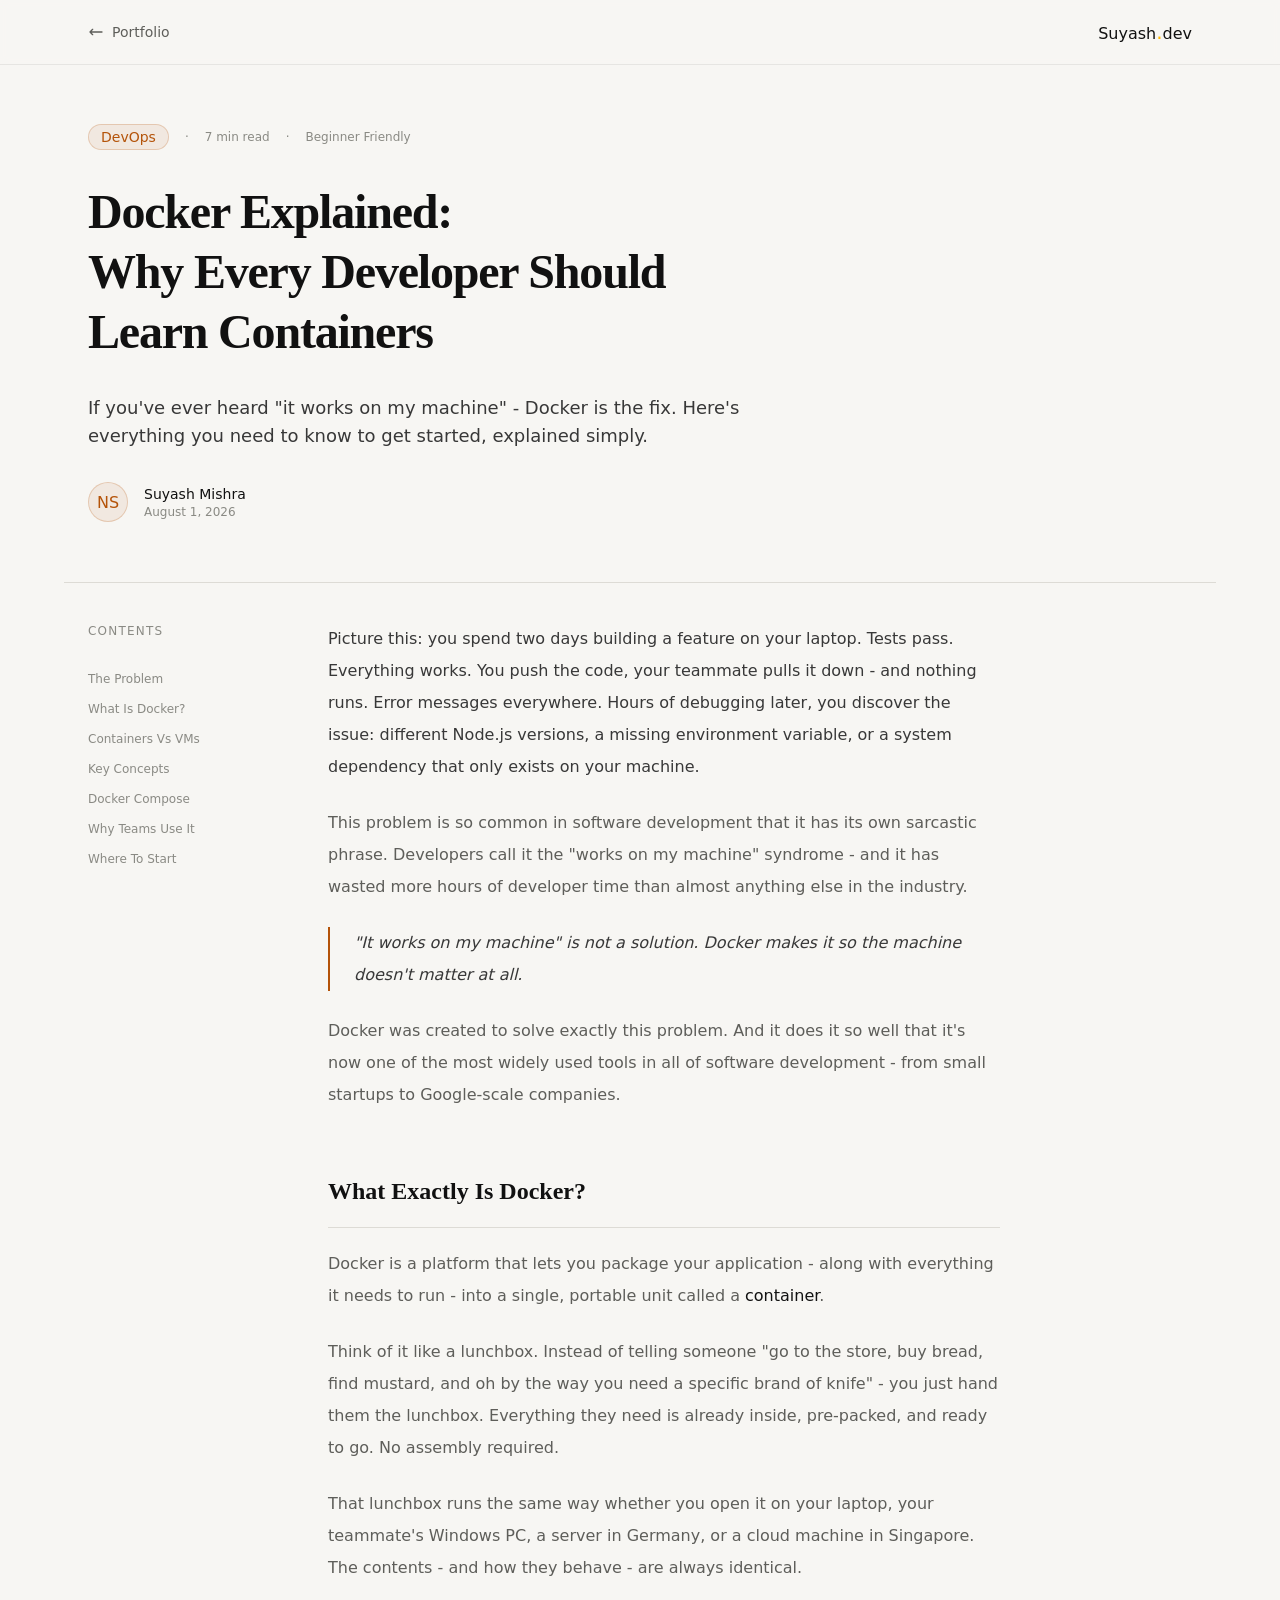
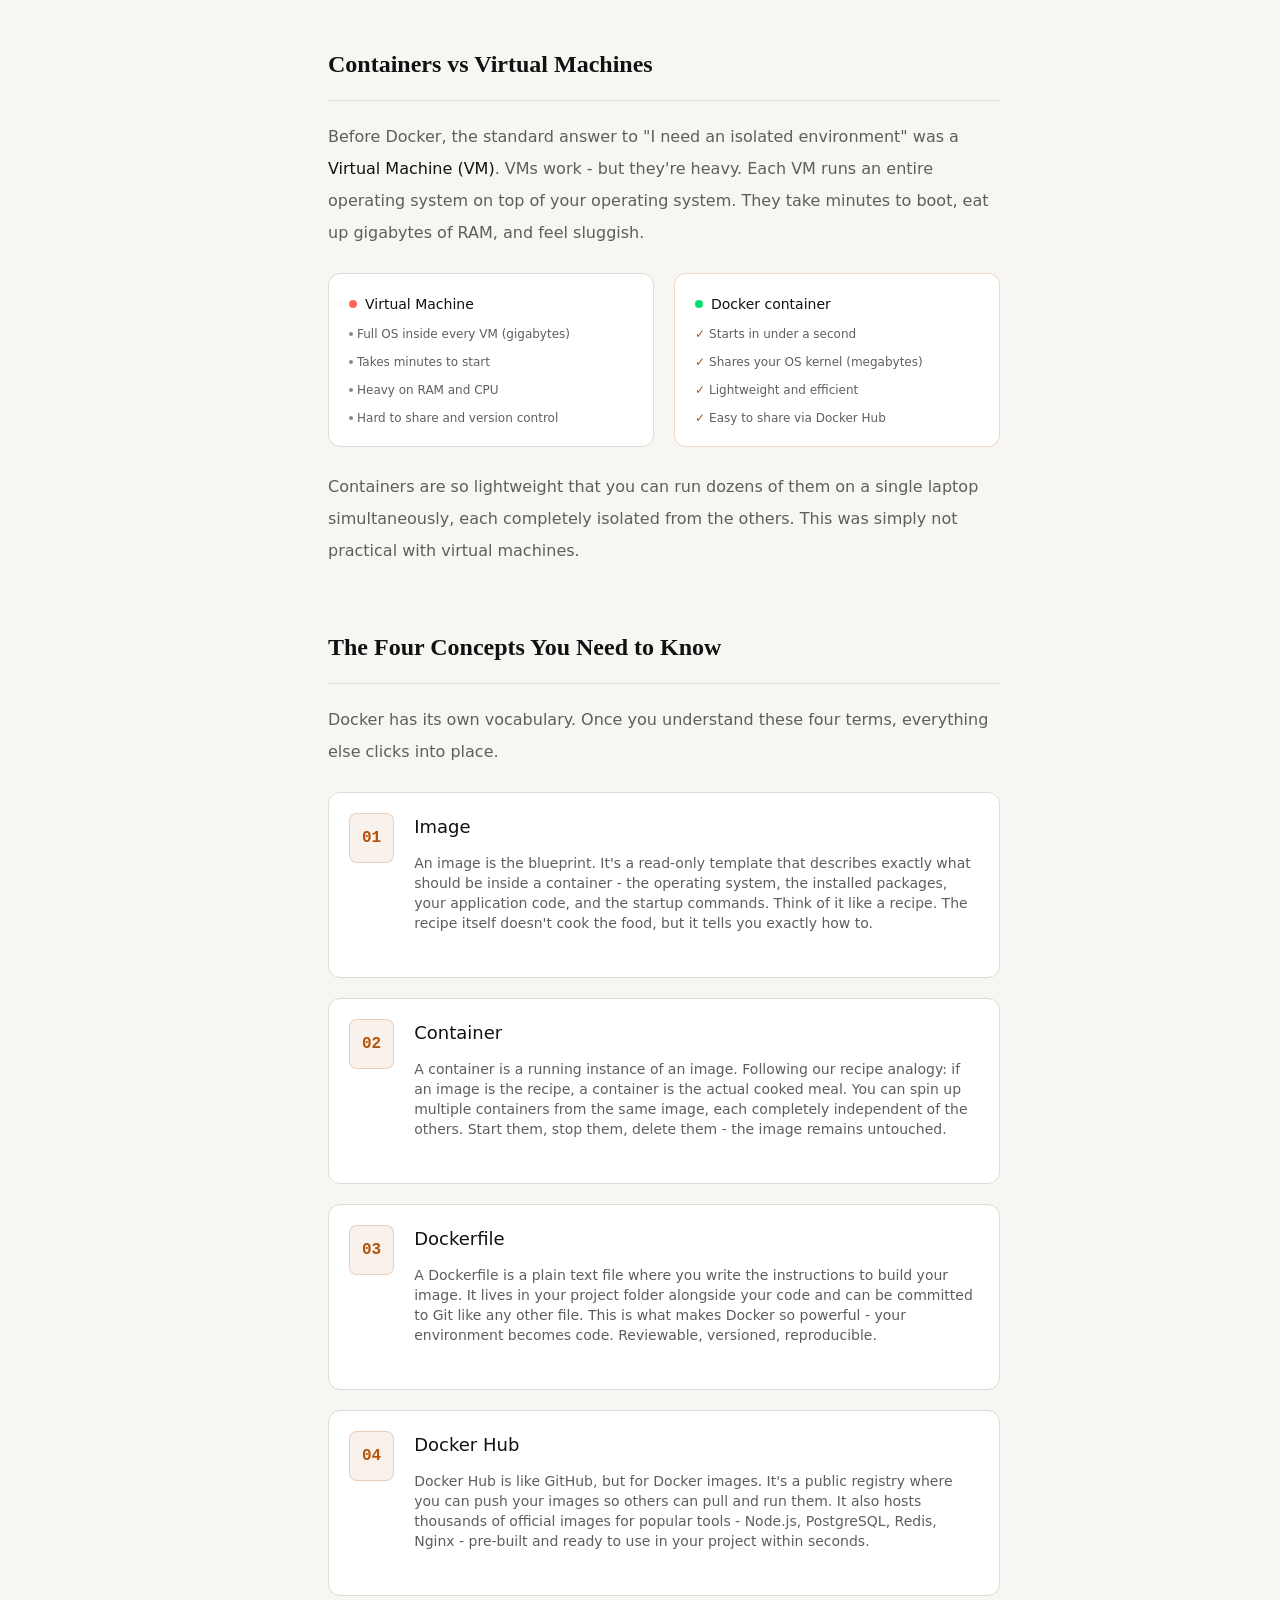
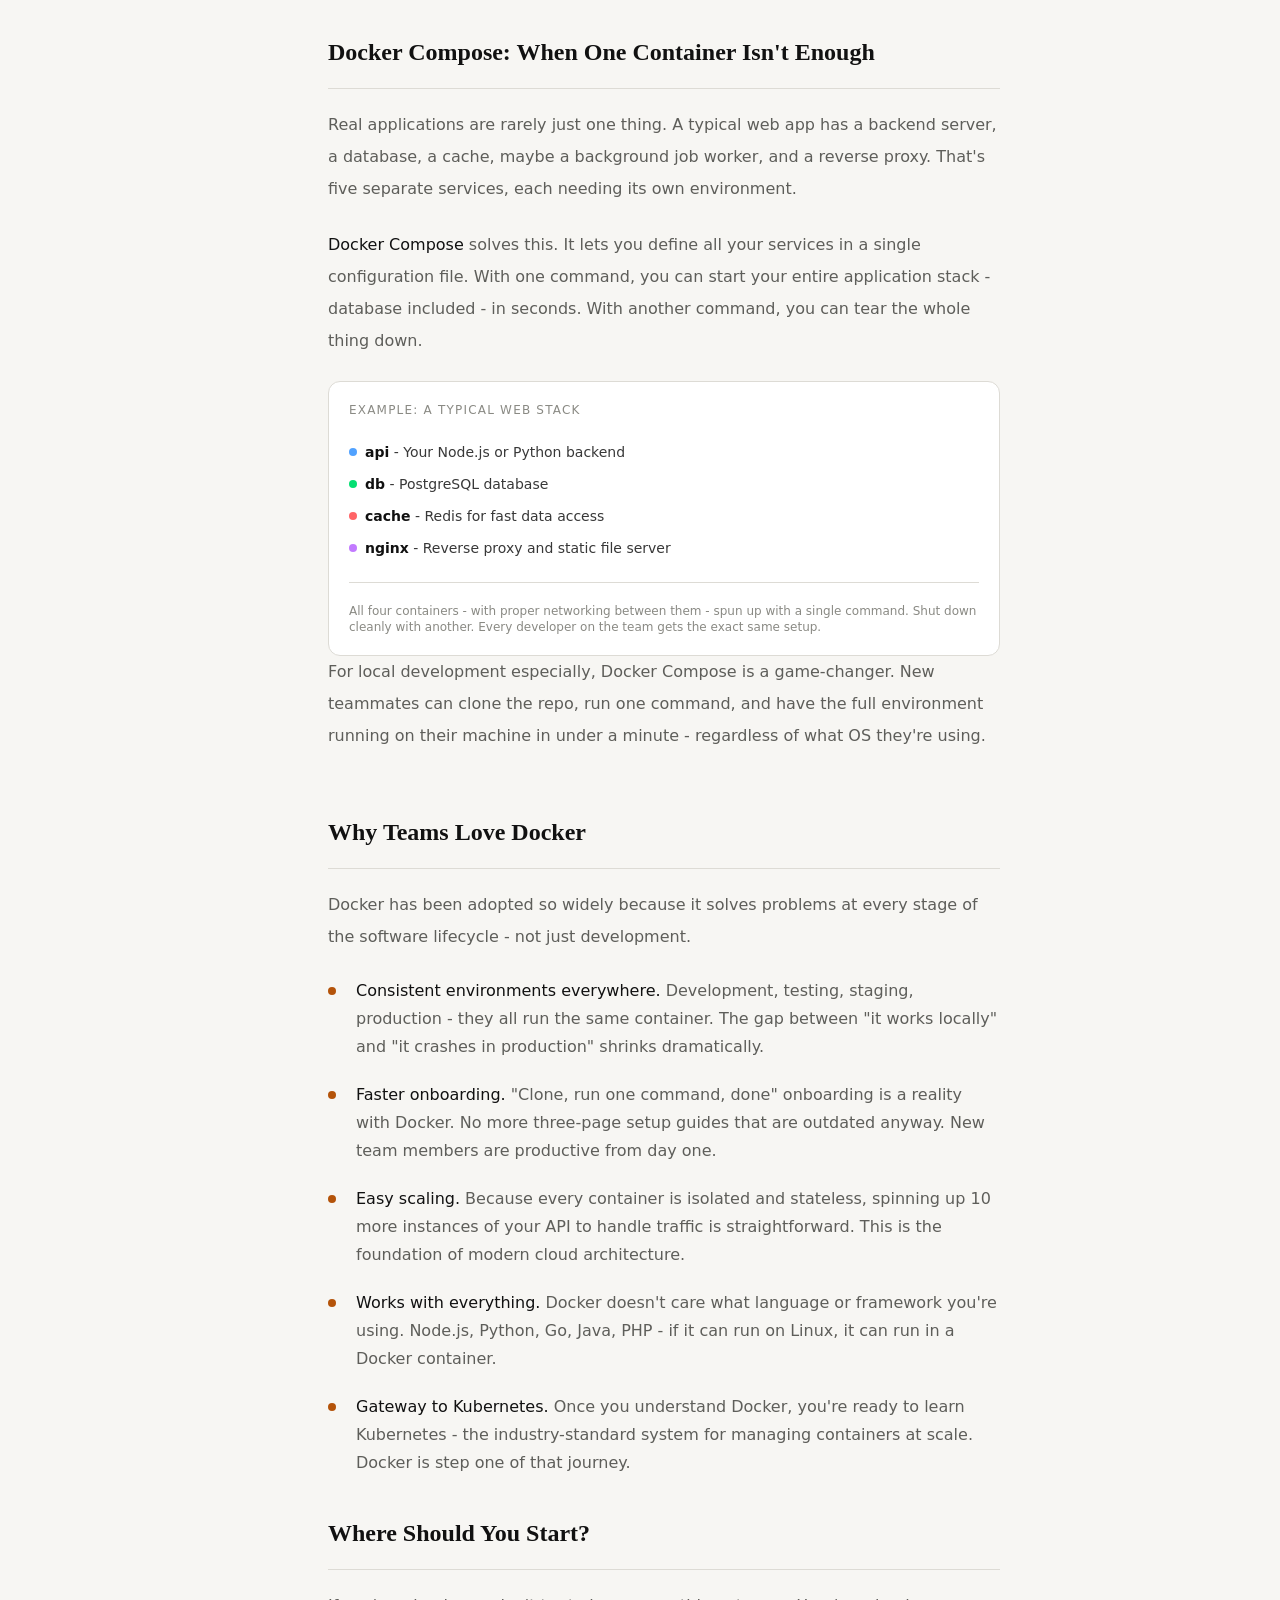
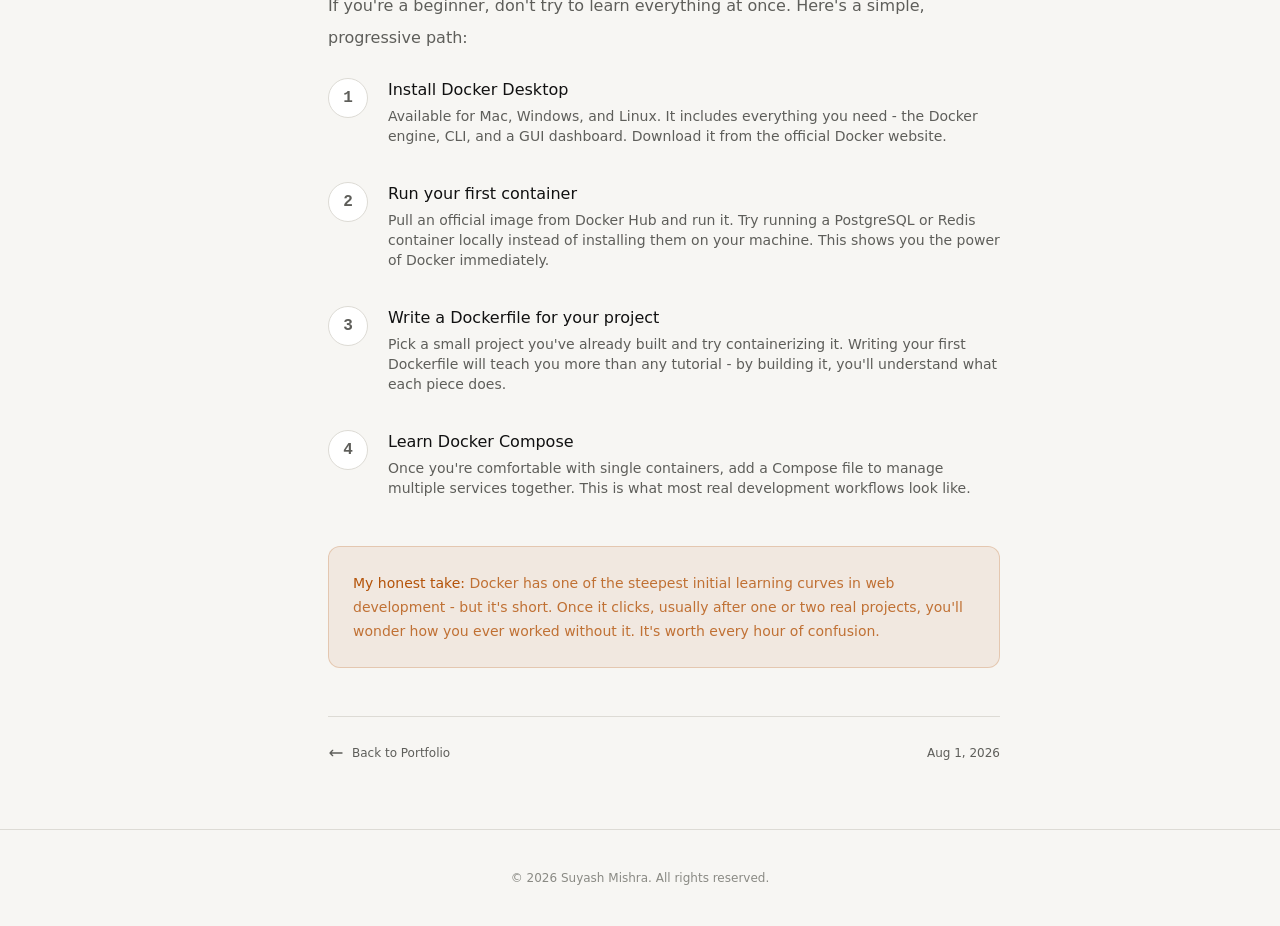
==== blog.html @ af461222 "hi" ====
<!DOCTYPE html>
<html lang="en">

<head>
    <meta charset="UTF-8">
    <meta name="viewport" content="width=device-width, initial-scale=1.0">
    <title>Docker Blog</title>
    <link rel="stylesheet" href="output.css">
</head>

<body>
    <header class="border-b border-(--border-subtle) fixed inset-x-0 bg-(--navbar-bg) backdrop-blur-xs z-10">
        <nav class="flex justify-between max-w-6xl mx-auto px-6  items-center h-16">
            <a href="index.html"
                class="flex items-center text-sm gap-2 text-(--text-3) hover:text-(--text-1) transition-all duration-200 font-extralight">
                <svg class="w-4 h-4 rotate-180" fill="none" stroke="currentColor" viewBox="0 0 24 24">
                    <path stroke-linecap="round" stroke-linejoin="round" stroke-width="2"
                        d="M17 8l4 4m0 0l-4 4m4-4H3" />
                </svg>
                Portfolio
            </a>

            <a href="index.html">Suyash<span class="text-amber-400 text-xl">.</span>dev</a>
        </nav>
    </header>

    <div class="pt-16">
        <div class="max-w-6xl mx-auto px-6 py-15 border-b border-(--border)">
            <div class="max-w-2xl">


                <div class="flex gap-4 text-xs text-(--text-4) items-center mb-8 ">
                    <span
                        class="rounded-full text-sm px-3 py-0.5 border border-(--accent-border) bg-(--accent-dim) text-(--accent)">DevOps</span>
                    <p>·</p>
                    <p>7 min read</p>
                    <span>·</span>
                    <span>Beginner Friendly</span>
                </div>
                <h1 class="text-4xl md:text-5xl font-serif font-bold mb-8 leading-tight tracking-tight">
                    Docker Explained:<br>Why Every Developer Should Learn Containers
                </h1>
                <p class="text-(--text-2) text-lg font-extralight leading-7 mb-8">If you've ever heard "it works on my
                    machine" -
                    Docker is the fix. Here's everything you need to know to get started, explained simply.</p>
                <div class="flex gap-4 items-center">
                    <div
                        class="h-10 w-10 rounded-full bg-(--accent-dim) border border-(--accent-border) p-2 grid place-items-center text-(--accent)">
                        NS
                    </div>
                    <div class="">
                        <p class="text-sm text-(--text-1)">Suyash Mishra</p>
                        <p class="text-xs text-(--text-4)">August 1, 2026</p>
                    </div>
                </div>
            </div>
        </div>
    </div>

    <div class="">
        <div class="max-w-6xl mx-auto px-6 py-10 flex gap-20">
            <div class="hidden relative lg:block w-40 ">
                <div class="sticky top-30">
                    <h2 class="uppercase tracking-widest text-xs text-(--text-4) mb-8">Contents</h2>

                    <ul class="flex flex-col gap-3.5">
                        <a href="#the-problem"
                            class="capitalize  text-xs text-(--text-4) hover:text-(--accent) transition-all duration-200">
                            <li>The problem</li>
                        </a>
                        <a href="#what-is-docker"
                            class="capitalize  text-xs text-(--text-4) hover:text-(--accent) transition-all duration-200">
                            <li>What is Docker?</li>
                        </a>
                        <a href="#container-vs-vm"
                            class="capitalize  text-xs text-(--text-4) hover:text-(--accent) transition-all duration-200">
                            <li>Containers vs VMs</li>
                        </a>
                        <a href="#key-concepts"
                            class="capitalize  text-xs text-(--text-4) hover:text-(--accent) transition-all duration-200">
                            <li>Key Concepts</li>
                        </a>
                        <a href="#docker-compose"
                            class="capitalize  text-xs text-(--text-4) hover:text-(--accent) transition-all duration-200">
                            <li>Docker Compose</li>
                        </a>
                        <a href="#why-teams-use-it"
                            class="capitalize  text-xs text-(--text-4) hover:text-(--accent) transition-all duration-200">
                            <li>Why Teams Use It</li>
                        </a>
                        <a href="#where-to-start"
                            class="capitalize  text-xs text-(--text-4) hover:text-(--accent) transition-all duration-200">
                            <li>Where to Start</li>
                        </a>
                    </ul>
                </div>

            </div>
            <div class=" flex-1 max-w-2xl">

                <!-- starts -->
                <section id="the-problem">
                    <p class="text-base text-(--text-2) leading-8 mb-6">Picture this: you spend two days building a
                        feature on your laptop. Tests pass. Everything works. You push the code, your teammate pulls it
                        down - and nothing runs. Error messages everywhere. Hours of debugging later, you discover the
                        issue: different Node.js versions, a missing environment variable, or a system dependency that
                        only exists on your machine.</p>

                    <p class="text-base text-(--text-3) leading-8 mb-6">This problem is so common in software
                        development that it has its own sarcastic phrase. Developers call it the "works on my machine"
                        syndrome - and it has wasted more hours of developer time than almost anything else in the
                        industry.</p>

                    <blockquote class="italic border-l-2 pl-6 border-(--accent) text-(--text-2) leading-8 mb-6">
                        <span>
                            "It works on my machine" is not a solution. Docker makes it so the machine doesn't matter at
                            all.
                        </span>

                    </blockquote>

                    <p class="text-base text-(--text-3) leading-8 mb-6">Docker was created to solve exactly this
                        problem. And it does it so well that it's now one of the most widely used tools in all of
                        software development - from small startups to Google-scale companies.</p>
                </section>

                <!-- What Exactly Is Docker? -->
                <section class="pt-10" id="what-is-docker">
                    <h2 class="font-serif font-bold text-2xl border-b border-(--border) pb-5 mb-5">What Exactly Is
                        Docker?</h2>

                    <p class="text-base text-(--text-3) leading-8 mb-6">Docker is a platform that lets you package your
                        application - along with everything it needs to run - into a single, portable unit called a
                        <span class="text-(--text-1)">container</span>.
                    </p>

                    <p class="text-base text-(--text-3) leading-8 mb-6">Think of it like a lunchbox. Instead of telling
                        someone "go to the store, buy bread, find mustard, and oh by the way you need a specific brand
                        of knife" - you just hand them the lunchbox. Everything they need is already inside, pre-packed,
                        and ready to go. No assembly required.</p>

                    <p class="text-base text-(--text-3) leading-8 mb-6">That lunchbox runs the same way whether you open
                        it on your laptop, your teammate's Windows PC, a server in Germany, or a cloud machine in
                        Singapore. The contents - and how they behave - are always identical.

                    </p>

                </section>

                <!-- Containers vs Virtual Machines -->
                <section id="container-vs-vm" class="pt-10">
                    <h2 class="font-serif font-bold text-2xl border-b border-(--border) pb-5 mb-5">Containers vs Virtual
                        Machines
                    </h2>

                    <p class="text-base text-(--text-3) leading-8 mb-6">Before Docker, the standard answer to "I need an
                        isolated environment" was a <span class="text-(--text-1)">Virtual Machine (VM)</span>. VMs work
                        - but they're heavy. Each VM runs an entire operating system on top of your operating system.
                        They take minutes to boot, eat up gigabytes of RAM, and feel sluggish.
                    </p>

                    <div class="flex flex-col sm:flex-row gap-5 text-xs text-(--text-3) mb-6">
                        <div class="flex-1 bg-(--surface-solid) p-5 rounded-xl border border-(--border)">
                            <div class="flex items-center gap-2 text-sm mb-3 text-(--text-1)">
                                <span class="w-2 h-2 bg-red-400 inline-block rounded-full"></span>
                                <p>Virtual Machine</p>
                            </div>
                            <div class="flex flex-col gap-3">
                                <div class="flex items-center gap-1">
                                    <span class="w-1 h-1 bg-(--text-4) inline-block rounded-full"></span>
                                    <p>Full OS inside every VM (gigabytes)</p>
                                </div>
                                <div class="flex items-center gap-1">
                                    <span class="w-1 h-1 bg-(--text-4) inline-block rounded-full"></span>
                                    <p>
                                        Takes minutes to start</p>
                                </div>
                                <div class="flex items-center gap-1">
                                    <span class="w-1 h-1 bg-(--text-4) inline-block rounded-full"></span>
                                    <p>Heavy on RAM and CPU
                                    </p>
                                </div>
                                <div class="flex items-center gap-1">
                                    <span class="w-1 h-1 bg-(--text-4) inline-block rounded-full"></span>
                                    <p>Hard to share and version control
                                    </p>
                                </div>
                            </div>
                        </div>
                        <div class="flex-1 bg-(--surface-solid) p-5 rounded-xl border border-(--accent-border)">
                            <div class="flex items-center gap-2 text-sm mb-3 text-(--text-1)">
                                <span class="w-2 h-2 bg-green-400 inline-block rounded-full"></span>
                                <p>Docker container</p>
                            </div>
                            <div class="flex flex-col gap-3">
                                <div class="flex gap-1">
                                    <span class="text-(--accent)">✓</span>
                                    <p>Starts in under a second
                                    </p>
                                </div>

                                <div class="flex gap-1">
                                    <span class="text-(--accent)">✓</span>
                                    <p>Shares your OS kernel (megabytes)</p>
                                </div>

                                <div class="flex gap-1">
                                    <span class="text-(--accent)">✓</span>
                                    <p>Lightweight and efficient
                                    </p>
                                </div>

                                <div class="flex gap-1">
                                    <span class="text-(--accent)">✓</span>
                                    <p>Easy to share via Docker Hub
                                    </p>
                                </div>


                            </div>
                        </div>
                    </div>

                    <p class="text-base text-(--text-3) leading-8 mb-6">Containers are so lightweight that you can run
                        dozens of them on a single laptop simultaneously, each completely isolated from the others. This
                        was simply not practical with virtual machines.
                    </p>

                </section>

                <!-- The Four Concepts You Need to Know -->
                <section id="key-concepts" class="pt-10">
                    <h2 class="font-serif font-bold text-2xl border-b border-(--border) pb-5 mb-5">The Four Concepts You
                        Need to Know
                    </h2>

                    <p class="text-base text-(--text-3) leading-8 mb-6">Docker has its own vocabulary. Once you
                        understand these four terms, everything else clicks into place.
                    </p>

                    <div class="flex flex-col gap-5">
                        <div
                            class="flex items-start gap-5 bg-(--surface-solid) p-5 rounded-xl border border-(--border)">
                            <div
                                class="border border-(--accent-border) bg-(--accent-dim) text-(--accent) p-3  font-mono font-bold rounded-lg ">
                                01</div>
                            <div>
                                <h4 class="text-lg mb-3">Image</h4>
                                <p class="text-sm text-(--text-3) mb-6">An image is the blueprint. It's a read-only
                                    template that describes exactly what should be inside a container - the operating
                                    system, the installed packages, your application code, and the startup commands.
                                    Think of it like a recipe. The recipe itself doesn't cook the food, but it tells you
                                    exactly how to.
                                </p>
                            </div>
                        </div>

                        <div
                            class="flex items-start gap-5 bg-(--surface-solid) p-5 rounded-xl border border-(--border)">
                            <div
                                class="border border-(--accent-border) bg-(--accent-dim) text-(--accent) p-3  font-mono font-bold rounded-lg ">
                                02</div>
                            <div>
                                <h4 class="text-lg mb-3">Container</h4>
                                <p class="text-sm text-(--text-3) mb-6">A container is a running instance of an image. Following our recipe analogy: if an image is the recipe, a container is the actual cooked meal. You can spin up multiple containers from the same image, each completely independent of the others. Start them, stop them, delete them - the image remains untouched.
                                </p>
                            </div>
                        </div>

                        <div
                            class="flex items-start gap-5 bg-(--surface-solid) p-5 rounded-xl border border-(--border)">
                            <div
                                class="border border-(--accent-border) bg-(--accent-dim) text-(--accent) p-3  font-mono font-bold rounded-lg ">
                                03</div>
                            <div>
                                <h4 class="text-lg mb-3">Dockerfile</h4>
                                <p class="text-sm text-(--text-3) mb-6">A Dockerfile is a plain text file where you write the instructions to build your image. It lives in your project folder alongside your code and can be committed to Git like any other file. This is what makes Docker so powerful - your environment becomes code. Reviewable, versioned, reproducible.
                                </p>
                            </div>
                        </div>

                        <div
                            class="flex items-start gap-5 bg-(--surface-solid) p-5 rounded-xl border border-(--border)">
                            <div
                                class="border border-(--accent-border) bg-(--accent-dim) text-(--accent) p-3  font-mono font-bold rounded-lg ">
                                04</div>
                            <div>
                                <h4 class="text-lg mb-3">Docker Hub</h4>
                                <p class="text-sm text-(--text-3) mb-6">Docker Hub is like GitHub, but for Docker images. It's a public registry where you can push your images so others can pull and run them. It also hosts thousands of official images for popular tools - Node.js, PostgreSQL, Redis, Nginx - pre-built and ready to use in your project within seconds.
                                </p>
                            </div>
                        </div>
                    </div>

                </section>

                <!-- Docker Compose: When One Container Isn't Enough -->
                <section id="docker-compose" class="pt-10">
                    <h2 class="font-serif font-bold text-2xl border-b border-(--border) pb-5 mb-5">Docker Compose: When
                        One Container Isn't Enough</h2>

                    <p class="text-base text-(--text-3) leading-8 mb-6">Real applications are rarely just one thing. A
                        typical web app has a backend server, a database, a cache, maybe a background job worker, and a
                        reverse proxy. That's five separate services, each needing its own environment.
                    </p>

                    <p class="text-base text-(--text-3) leading-8 mb-6"><span class="text-(--text-1)">Docker
                            Compose</span> solves this. It lets you define all your services in a single configuration
                        file. With one command, you can start your entire application stack - database included - in
                        seconds. With another command, you can tear the whole thing down.

                    </p>

                    <div class="bg-(--surface-solid) border border-(--border) rounded-xl p-5">

                        <p class="uppercase text-(--text-4) tracking-widest text-xs mb-6">Example: A Typical Web Stack
                        </p>

                        <div class="flex flex-col gap-3 text-(--text-2) mb-6 text-sm">
                            <div class="flex gap-2 items-center">
                                <span class="w-2 h-2 bg-blue-400 inline-block rounded-full"></span>
                                <p><strong class="text-(--text-1)">api</strong> - Your Node.js or Python backend</p>
                            </div>

                            <div class="flex gap-2 items-center">
                                <span class="w-2 h-2 bg-green-400 inline-block rounded-full"></span>
                                <p><strong class="text-(--text-1)">db</strong> - PostgreSQL database

                                </p>
                            </div>



                            <div class="flex gap-2 items-center">
                                <span class="w-2 h-2 bg-red-400 inline-block rounded-full"></span>
                                <p><strong class="text-(--text-1)">cache</strong> - Redis for fast data access
                                </p>
                            </div>

                            <div class="flex gap-2 items-center">
                                <span class="w-2 h-2 bg-purple-400 inline-block rounded-full"></span>
                                <p><strong class="text-(--text-1)">nginx</strong> - Reverse proxy and static file server

                                </p>
                            </div>
                        </div>

                        <p class="border-t border-(--border) pt-5 text-xs text-(--text-4)">
                            All four containers - with proper networking between them - spun up with a single command.
                            Shut down cleanly with another. Every developer on the team gets the exact same setup.


                        </p>
                    </div>


                    <p class="text-base text-(--text-3) leading-8 mb-6">For local development especially, Docker Compose
                        is a game-changer. New teammates can clone the repo, run one command, and have the full
                        environment running on their machine in under a minute - regardless of what OS they're using.

                    </p>

                </section>


                <!-- Why Teams Love Docker -->
                <section id="why-teams-use-it" class="pt-10">
                    <h2 class="font-serif font-bold text-2xl border-b border-(--border) pb-5 mb-5">Why Teams Love Docker
                    </h2>

                    <p class="text-base text-(--text-3) leading-8 mb-6">Docker has been adopted so widely because it
                        solves problems at every stage of the software lifecycle - not just development.
                    </p>

                    <div class="flex flex-col gap-5">
                        <div class="flex gap-5">
                            <div class="min-w-2 h-2 mt-2.5 rounded-full bg-(--accent)">
                            </div>
                            <div>
                                <p class="text-base text-(--text-3) leading-7 font-light">
                                    <strong class="text-(--text-1)">Consistent environments everywhere.</strong>
                                    Development, testing, staging, production - they all run the same container. The gap
                                    between "it works locally" and "it crashes in production" shrinks dramatically.
                                </p>
                            </div>
                        </div>

                        <div class="flex gap-5">
                            <div class="min-w-2 h-2 mt-2.5 rounded-full bg-(--accent)">
                            </div>
                            <div>
                                <p class="text-base text-(--text-3) leading-7 font-light">
                                    <strong class="text-(--text-1)">Faster onboarding. </strong>"Clone, run one command, done" onboarding is a reality with Docker. No more three-page setup guides that are outdated anyway. New team members are productive from day one.
                                </p>
                            </div>
                        </div>

                        <div class="flex gap-5">
                            <div class="min-w-2 h-2 mt-2.5 rounded-full bg-(--accent)">
                            </div>
                            <div>
                                <p class="text-base text-(--text-3) leading-7 font-light">
                                    <strong class="text-(--text-1)">Easy scaling. </strong>Because every container is isolated and stateless, spinning up 10 more instances of your API to handle traffic is straightforward. This is the foundation of modern cloud architecture.
                                </p>
                            </div>
                        </div>

                         <div class="flex gap-5">
                            <div class="min-w-2 h-2 mt-2.5 rounded-full bg-(--accent)">

                            </div>
                            <div>
                                <p class="text-base text-(--text-3) leading-7 font-light">
                                    <strong class="text-(--text-1)">Works with everything. </strong>Docker doesn't care what language or framework you're using. Node.js, Python, Go, Java, PHP - if it can run on Linux, it can run in a Docker container.
                                </p>
                            </div>
                        </div>
                        
                         <div class="flex gap-5">
                            <div class="min-w-2 h-2 mt-2.5 rounded-full bg-(--accent)">

                            </div>
                            <div>
                                <p class="text-base text-(--text-3) leading-7 font-light">
                                    <strong class="text-(--text-1)">Gateway to Kubernetes. </strong>Once you understand Docker, you're ready to learn Kubernetes - the industry-standard system for managing containers at scale. Docker is step one of that journey.
                                </p>
                            </div>
                        </div>
                    </div>

                </section>


                <!-- Where Should You Start? -->
                <section id="where-to-start" class="pt-10">
                    <h2 class="font-serif font-bold text-2xl border-b border-(--border) pb-5 mb-5">Where Should You
                        Start?
                    </h2>

                    <p class="text-base text-(--text-3) leading-8 mb-6">If you're a beginner, don't try to learn
                        everything at once. Here's a simple, progressive path:
                    </p>

                    <div class="flex flex-col gap-3">
                        <div class="flex items-start gap-5">
                            <div
                                class="border border-(--border) bg-(--surface-solid) text-(--text-3)   font-mono font-bold rounded-full min-w-10 h-10 grid place-items-center ">
                                1</div>
                            <div>
                                <h4 class="text-base mb-1">Install Docker Desktop</h4>
                                <p class="text-sm text-(--text-3) mb-6">Available for Mac, Windows, and Linux. It
                                    includes everything you need - the Docker engine, CLI, and a GUI dashboard. Download
                                    it from the official Docker website.
                                </p>
                            </div>
                        </div>

                        <div class="flex items-start gap-5">
                            <div
                                class="border border-(--border) bg-(--surface-solid) text-(--text-3)   font-mono font-bold rounded-full min-w-10 h-10 grid place-items-center ">
                                2</div>
                            <div>
                                <h4 class="text-base mb-1">Run your first container</h4>
                                <p class="text-sm text-(--text-3) mb-6">Pull an official image from Docker Hub and run it. Try running a PostgreSQL or Redis container locally instead of installing them on your machine. This shows you the power of Docker immediately.
                                </p>
                            </div>
                        </div>

                        <div class="flex items-start gap-5">
                            <div
                                class="border border-(--border) bg-(--surface-solid) text-(--text-3)   font-mono font-bold rounded-full min-w-10 h-10 grid place-items-center ">
                                3</div>
                            <div>
                                <h4 class="text-base mb-1">Write a Dockerfile for your project</h4>
                                <p class="text-sm text-(--text-3) mb-6">Pick a small project you've already built and try containerizing it. Writing your first Dockerfile will teach you more than any tutorial - by building it, you'll understand what each piece does.
                                </p>
                            </div>
                        </div>

                        <div class="flex items-start gap-5">
                            <div
                                class="border border-(--border) bg-(--surface-solid) text-(--text-3)   font-mono font-bold rounded-full min-w-10 h-10 grid place-items-center ">
                                4</div>
                            <div>
                                <h4 class="text-base mb-1">Learn Docker Compose</h4>
                                <p class="text-sm text-(--text-3) mb-6">Once you're comfortable with single containers, add a Compose file to manage multiple services together. This is what most real development workflows look like.
                                </p>
                            </div>
                        </div>
                    </div>

                </section>

                <!-- My honest take -->

                <section class="mt-6  p-6 text-(--accent)/80 border border-(--accent-border) rounded-xl bg-(--accent-dim) text-sm leading-6"> 
                     <span class="text-(--accent)">My honest take:</span>  Docker has one of the steepest initial learning curves in web development - but it's short. Once it clicks, usually after one or two real projects, you'll wonder how you ever worked without it. It's worth every hour of confusion. 
                </section>

                <!-- bottom navigation -->

                <section class="mt-12 border-t border-(--border) py-7 flex justify-between text-xs text-(--text-3)">
                  <a href="index.html"
                class="flex items-center  hover:text-(--accent) gap-2 transition-all duration-200 font-extralight">
                <svg class="w-4 h-4 rotate-180" fill="none" stroke="currentColor" viewBox="0 0 24 24">
                    <path stroke-linecap="round" stroke-linejoin="round" stroke-width="2"
                        d="M17 8l4 4m0 0l-4 4m4-4H3" />
                </svg>
                Back to Portfolio
            </a>

            <p>Aug 1, 2026</p>

                </section>


            </div>
        </div>
    </div>







    <footer class="border-t border-(--border) py-10">
        <div class=" flex justify-center px-6 text-xs text-(--text-4)">
            © 2026 Suyash Mishra. All rights reserved.
        </div>
    </footer>
</body>

</html>
---- output.css ----
/*! tailwindcss v4.3.3 | MIT License | https://tailwindcss.com */
@layer properties;
@layer theme, base, components, utilities;
@layer theme {
  :root, :host {
    --font-sans: 'Inter', ui-sans-serif, system-ui, sans-serif;
    --font-serif: 'Playfair Display', ui-serif, Georgia, serif;
    --font-mono: 'JetBrains Mono', ui-monospace, 'Courier New', monospace;
    --color-red-400: oklch(70.4% 0.191 22.216);
    --color-amber-300: oklch(87.9% 0.169 91.605);
    --color-amber-400: oklch(82.8% 0.189 84.429);
    --color-green-400: oklch(79.2% 0.209 151.711);
    --color-blue-300: oklch(80.9% 0.105 251.813);
    --color-blue-400: oklch(70.7% 0.165 254.624);
    --color-blue-800: oklch(42.4% 0.199 265.638);
    --color-blue-950: oklch(28.2% 0.091 267.935);
    --color-purple-400: oklch(71.4% 0.203 305.504);
    --color-slate-900: oklch(20.8% 0.042 265.755);
    --color-neutral-900: oklch(20.5% 0 none);
    --color-black: #000;
    --color-white: #fff;
    --spacing: 0.25rem;
    --container-xs: 20rem;
    --container-sm: 24rem;
    --container-xl: 36rem;
    --container-2xl: 42rem;
    --container-6xl: 72rem;
    --text-xs: 0.75rem;
    --text-xs--line-height: calc(1 / 0.75);
    --text-sm: 0.875rem;
    --text-sm--line-height: calc(1.25 / 0.875);
    --text-base: 1rem;
    --text-base--line-height: calc(1.5 / 1);
    --text-lg: 1.125rem;
    --text-lg--line-height: calc(1.75 / 1.125);
    --text-xl: 1.25rem;
    --text-xl--line-height: calc(1.75 / 1.25);
    --text-2xl: 1.5rem;
    --text-2xl--line-height: calc(2 / 1.5);
    --text-3xl: 1.875rem;
    --text-3xl--line-height: calc(2.25 / 1.875);
    --text-4xl: 2.25rem;
    --text-4xl--line-height: calc(2.5 / 2.25);
    --text-5xl: 3rem;
    --text-5xl--line-height: 1;
    --text-6xl: 3.75rem;
    --text-6xl--line-height: 1;
    --text-8xl: 6rem;
    --text-8xl--line-height: 1;
    --font-weight-extralight: 200;
    --font-weight-light: 300;
    --font-weight-medium: 500;
    --font-weight-semibold: 600;
    --font-weight-bold: 700;
    --tracking-tight: -0.025em;
    --tracking-widest: 0.1em;
    --leading-tight: 1.25;
    --radius-lg: 0.5rem;
    --radius-xl: 0.75rem;
    --radius-2xl: 1rem;
    --animate-pulse: pulse 2s cubic-bezier(0.4, 0, 0.6, 1) infinite;
    --blur-xs: 4px;
    --blur-2xl: 40px;
    --aspect-video: 16 / 9;
    --default-transition-duration: 150ms;
    --default-transition-timing-function: cubic-bezier(0.4, 0, 0.2, 1);
    --default-font-family: var(--font-sans);
    --default-mono-font-family: var(--font-mono);
  }
}
@layer base {
  *, ::after, ::before, ::backdrop, ::file-selector-button {
    box-sizing: border-box;
    margin: 0;
    padding: 0;
    border: 0 solid;
  }
  html, :host {
    line-height: 1.5;
    -webkit-text-size-adjust: 100%;
    tab-size: 4;
    font-family: var(--default-font-family, -apple-system, BlinkMacSystemFont, "Segoe UI", Roboto, "Helvetica Neue", "Noto Sans", Arial, sans-serif, "Apple Color Emoji", "Segoe UI Emoji", "Segoe UI Symbol", "Noto Color Emoji");
    font-feature-settings: var(--default-font-feature-settings, normal);
    font-variation-settings: var(--default-font-variation-settings, normal);
    -webkit-tap-highlight-color: transparent;
  }
  hr {
    height: 0;
    color: inherit;
    border-top-width: 1px;
  }
  abbr:where([title]) {
    -webkit-text-decoration: underline dotted;
    text-decoration: underline dotted;
  }
  h1, h2, h3, h4, h5, h6 {
    font-size: inherit;
    font-weight: inherit;
  }
  a {
    color: inherit;
    -webkit-text-decoration: inherit;
    text-decoration: inherit;
  }
  b, strong {
    font-weight: bolder;
  }
  code, kbd, samp, pre {
    font-family: var(--default-mono-font-family, ui-monospace, SFMono-Regular, Menlo, Monaco, Consolas, "Liberation Mono", "Courier New", monospace);
    font-feature-settings: var(--default-mono-font-feature-settings, normal);
    font-variation-settings: var(--default-mono-font-variation-settings, normal);
    font-size: 1em;
  }
  small {
    font-size: 80%;
  }
  sub, sup {
    font-size: 75%;
    line-height: 0;
    position: relative;
    vertical-align: baseline;
  }
  sub {
    bottom: -0.25em;
  }
  sup {
    top: -0.5em;
  }
  table {
    text-indent: 0;
    border-color: inherit;
    border-collapse: collapse;
  }
  :-moz-focusring:where(:not(iframe)) {
    outline: auto;
  }
  progress {
    vertical-align: baseline;
  }
  summary {
    display: list-item;
  }
  ol, ul, menu {
    list-style: none;
  }
  img, svg, video, canvas, audio, iframe, embed, object {
    display: block;
    vertical-align: middle;
  }
  img, video {
    max-width: 100%;
    height: auto;
  }
  button, input, select, optgroup, textarea, ::file-selector-button {
    font: inherit;
    font-feature-settings: inherit;
    font-variation-settings: inherit;
    letter-spacing: inherit;
    color: inherit;
    border-radius: 0;
    background-color: transparent;
    opacity: 1;
  }
  :where(select:is([multiple], [size])) optgroup {
    font-weight: bolder;
  }
  :where(select:is([multiple], [size])) optgroup option {
    padding-inline-start: 20px;
  }
  ::file-selector-button {
    margin-inline-end: 4px;
  }
  ::placeholder {
    opacity: 1;
  }
  @supports (not (-webkit-appearance: -apple-pay-button))  or (contain-intrinsic-size: 1px) {
    ::placeholder {
      color: currentcolor;
      @supports (color: color-mix(in lab, red, red)) {
        color: color-mix(in oklab, currentcolor 50%, transparent);
      }
    }
  }
  textarea {
    resize: vertical;
  }
  ::-webkit-search-decoration {
    -webkit-appearance: none;
  }
  ::-webkit-date-and-time-value {
    min-height: 1lh;
    text-align: inherit;
  }
  ::-webkit-datetime-edit {
    display: inline-flex;
  }
  ::-webkit-datetime-edit-fields-wrapper {
    padding: 0;
  }
  ::-webkit-datetime-edit, ::-webkit-datetime-edit-year-field, ::-webkit-datetime-edit-month-field, ::-webkit-datetime-edit-day-field, ::-webkit-datetime-edit-hour-field, ::-webkit-datetime-edit-minute-field, ::-webkit-datetime-edit-second-field, ::-webkit-datetime-edit-millisecond-field, ::-webkit-datetime-edit-meridiem-field {
    padding-block: 0;
  }
  ::-webkit-calendar-picker-indicator {
    line-height: 1;
  }
  :-moz-ui-invalid {
    box-shadow: none;
  }
  button, input:where([type="button"], [type="reset"], [type="submit"]), ::file-selector-button {
    appearance: button;
  }
  ::-webkit-inner-spin-button, ::-webkit-outer-spin-button {
    height: auto;
  }
  [hidden]:where(:not([hidden="until-found"])) {
    display: none !important;
  }
}
@layer utilities {
  .absolute {
    position: absolute;
  }
  .fixed {
    position: fixed;
  }
  .relative {
    position: relative;
  }
  .static {
    position: static;
  }
  .sticky {
    position: sticky;
  }
  .inset-0 {
    inset: 0px;
  }
  .inset-x-0 {
    inset-inline: 0px;
  }
  .top-2 {
    top: calc(var(--spacing) * 2);
  }
  .top-30 {
    top: calc(var(--spacing) * 30);
  }
  .-left-1\.5 {
    left: calc(var(--spacing) * -1.5);
  }
  .z-10 {
    z-index: 10;
  }
  .container {
    width: 100%;
    @media (width >= 40rem) {
      max-width: 40rem;
    }
    @media (width >= 48rem) {
      max-width: 48rem;
    }
    @media (width >= 64rem) {
      max-width: 64rem;
    }
    @media (width >= 80rem) {
      max-width: 80rem;
    }
    @media (width >= 96rem) {
      max-width: 96rem;
    }
  }
  .mx-auto {
    margin-inline: auto;
  }
  .mt-2\.5 {
    margin-top: calc(var(--spacing) * 2.5);
  }
  .mt-3 {
    margin-top: calc(var(--spacing) * 3);
  }
  .mt-6 {
    margin-top: calc(var(--spacing) * 6);
  }
  .mt-12 {
    margin-top: calc(var(--spacing) * 12);
  }
  .mb-1 {
    margin-bottom: var(--spacing);
  }
  .mb-3 {
    margin-bottom: calc(var(--spacing) * 3);
  }
  .mb-4 {
    margin-bottom: calc(var(--spacing) * 4);
  }
  .mb-5 {
    margin-bottom: calc(var(--spacing) * 5);
  }
  .mb-6 {
    margin-bottom: calc(var(--spacing) * 6);
  }
  .mb-8 {
    margin-bottom: calc(var(--spacing) * 8);
  }
  .mb-10 {
    margin-bottom: calc(var(--spacing) * 10);
  }
  .mb-15 {
    margin-bottom: calc(var(--spacing) * 15);
  }
  .contents {
    display: contents;
  }
  .flex {
    display: flex;
  }
  .grid {
    display: grid;
  }
  .hidden {
    display: none;
  }
  .inline-block {
    display: inline-block;
  }
  .inline-flex {
    display: inline-flex;
  }
  .aspect-video {
    aspect-ratio: var(--aspect-video);
  }
  .h-1 {
    height: var(--spacing);
  }
  .h-2 {
    height: calc(var(--spacing) * 2);
  }
  .h-3 {
    height: calc(var(--spacing) * 3);
  }
  .h-3\.5 {
    height: calc(var(--spacing) * 3.5);
  }
  .h-4 {
    height: calc(var(--spacing) * 4);
  }
  .h-10 {
    height: calc(var(--spacing) * 10);
  }
  .h-16 {
    height: calc(var(--spacing) * 16);
  }
  .min-h-screen {
    min-height: 100vh;
  }
  .w-1 {
    width: var(--spacing);
  }
  .w-2 {
    width: calc(var(--spacing) * 2);
  }
  .w-3 {
    width: calc(var(--spacing) * 3);
  }
  .w-3\.5 {
    width: calc(var(--spacing) * 3.5);
  }
  .w-4 {
    width: calc(var(--spacing) * 4);
  }
  .w-10 {
    width: calc(var(--spacing) * 10);
  }
  .w-40 {
    width: calc(var(--spacing) * 40);
  }
  .w-full {
    width: 100%;
  }
  .max-w-2xl {
    max-width: var(--container-2xl);
  }
  .max-w-6xl {
    max-width: var(--container-6xl);
  }
  .max-w-sm {
    max-width: var(--container-sm);
  }
  .max-w-xl {
    max-width: var(--container-xl);
  }
  .max-w-xs {
    max-width: var(--container-xs);
  }
  .min-w-2 {
    min-width: calc(var(--spacing) * 2);
  }
  .min-w-10 {
    min-width: calc(var(--spacing) * 10);
  }
  .flex-1 {
    flex: 1;
  }
  .rotate-180 {
    rotate: 180deg;
  }
  .transform {
    transform: var(--tw-rotate-x,) var(--tw-rotate-y,) var(--tw-rotate-z,) var(--tw-skew-x,) var(--tw-skew-y,);
  }
  .animate-pulse {
    animation: var(--animate-pulse);
  }
  .cursor-default {
    cursor: default;
  }
  .cursor-pointer {
    cursor: pointer;
  }
  .grid-cols-1 {
    grid-template-columns: repeat(1, minmax(0, 1fr));
  }
  .grid-cols-3 {
    grid-template-columns: repeat(3, minmax(0, 1fr));
  }
  .flex-col {
    flex-direction: column;
  }
  .flex-wrap {
    flex-wrap: wrap;
  }
  .place-items-center {
    place-items: center;
  }
  .items-center {
    align-items: center;
  }
  .items-start {
    align-items: flex-start;
  }
  .justify-between {
    justify-content: space-between;
  }
  .justify-center {
    justify-content: center;
  }
  .gap-1 {
    gap: var(--spacing);
  }
  .gap-2 {
    gap: calc(var(--spacing) * 2);
  }
  .gap-3 {
    gap: calc(var(--spacing) * 3);
  }
  .gap-3\.5 {
    gap: calc(var(--spacing) * 3.5);
  }
  .gap-4 {
    gap: calc(var(--spacing) * 4);
  }
  .gap-5 {
    gap: calc(var(--spacing) * 5);
  }
  .gap-6 {
    gap: calc(var(--spacing) * 6);
  }
  .gap-10 {
    gap: calc(var(--spacing) * 10);
  }
  .gap-20 {
    gap: calc(var(--spacing) * 20);
  }
  .overflow-hidden {
    overflow: hidden;
  }
  .overflow-x-auto {
    overflow-x: auto;
  }
  .rounded {
    border-radius: 0.25rem;
  }
  .rounded-2xl {
    border-radius: var(--radius-2xl);
  }
  .rounded-full {
    border-radius: calc(infinity * 1px);
  }
  .rounded-lg {
    border-radius: var(--radius-lg);
  }
  .rounded-xl {
    border-radius: var(--radius-xl);
  }
  .border {
    border-style: var(--tw-border-style);
    border-width: 1px;
  }
  .border-2 {
    border-style: var(--tw-border-style);
    border-width: 2px;
  }
  .border-t {
    border-top-style: var(--tw-border-style);
    border-top-width: 1px;
  }
  .border-b {
    border-bottom-style: var(--tw-border-style);
    border-bottom-width: 1px;
  }
  .border-l {
    border-left-style: var(--tw-border-style);
    border-left-width: 1px;
  }
  .border-l-2 {
    border-left-style: var(--tw-border-style);
    border-left-width: 2px;
  }
  .border-\(--accent\) {
    border-color: var(--accent);
  }
  .border-\(--accent-border\) {
    border-color: var(--accent-border);
  }
  .border-\(--border\) {
    border-color: var(--border);
  }
  .border-\(--border-subtle\) {
    border-color: var(--border-subtle);
  }
  .border-blue-300\/50 {
    border-color: color-mix(in srgb, oklch(80.9% 0.105 251.813) 50%, transparent);
    @supports (color: color-mix(in lab, red, red)) {
      border-color: color-mix(in oklab, var(--color-blue-300) 50%, transparent);
    }
  }
  .border-white\/20 {
    border-color: color-mix(in srgb, #fff 20%, transparent);
    @supports (color: color-mix(in lab, red, red)) {
      border-color: color-mix(in oklab, var(--color-white) 20%, transparent);
    }
  }
  .bg-\(--accent\) {
    background-color: var(--accent);
  }
  .bg-\(--accent-dim\) {
    background-color: var(--accent-dim);
  }
  .bg-\(--navbar-bg\) {
    background-color: var(--navbar-bg);
  }
  .bg-\(--surface\) {
    background-color: var(--surface);
  }
  .bg-\(--surface-solid\) {
    background-color: var(--surface-solid);
  }
  .bg-\(--text-4\) {
    background-color: var(--text-4);
  }
  .bg-amber-400 {
    background-color: var(--color-amber-400);
  }
  .bg-black\/0 {
    background-color: color-mix(in srgb, #000 0%, transparent);
    @supports (color: color-mix(in lab, red, red)) {
      background-color: color-mix(in oklab, var(--color-black) 0%, transparent);
    }
  }
  .bg-blue-400 {
    background-color: var(--color-blue-400);
  }
  .bg-blue-400\/20 {
    background-color: color-mix(in srgb, oklch(70.7% 0.165 254.624) 20%, transparent);
    @supports (color: color-mix(in lab, red, red)) {
      background-color: color-mix(in oklab, var(--color-blue-400) 20%, transparent);
    }
  }
  .bg-green-400 {
    background-color: var(--color-green-400);
  }
  .bg-purple-400 {
    background-color: var(--color-purple-400);
  }
  .bg-red-400 {
    background-color: var(--color-red-400);
  }
  .bg-white\/10 {
    background-color: color-mix(in srgb, #fff 10%, transparent);
    @supports (color: color-mix(in lab, red, red)) {
      background-color: color-mix(in oklab, var(--color-white) 10%, transparent);
    }
  }
  .bg-linear-to-br {
    --tw-gradient-position: to bottom right;
    @supports (background-image: linear-gradient(in lab, red, red)) {
      --tw-gradient-position: to bottom right in oklab;
    }
    background-image: linear-gradient(var(--tw-gradient-stops));
  }
  .from-blue-950 {
    --tw-gradient-from: var(--color-blue-950);
    --tw-gradient-stops: var(--tw-gradient-via-stops, var(--tw-gradient-position), var(--tw-gradient-from) var(--tw-gradient-from-position), var(--tw-gradient-to) var(--tw-gradient-to-position));
  }
  .via-slate-900 {
    --tw-gradient-via: var(--color-slate-900);
    --tw-gradient-via-stops: var(--tw-gradient-position), var(--tw-gradient-from) var(--tw-gradient-from-position), var(--tw-gradient-via) var(--tw-gradient-via-position), var(--tw-gradient-to) var(--tw-gradient-to-position);
    --tw-gradient-stops: var(--tw-gradient-via-stops);
  }
  .to-neutral-900 {
    --tw-gradient-to: var(--color-neutral-900);
    --tw-gradient-stops: var(--tw-gradient-via-stops, var(--tw-gradient-position), var(--tw-gradient-from) var(--tw-gradient-from-position), var(--tw-gradient-to) var(--tw-gradient-to-position));
  }
  .p-2 {
    padding: calc(var(--spacing) * 2);
  }
  .p-3 {
    padding: calc(var(--spacing) * 3);
  }
  .p-5 {
    padding: calc(var(--spacing) * 5);
  }
  .p-6 {
    padding: calc(var(--spacing) * 6);
  }
  .px-2 {
    padding-inline: calc(var(--spacing) * 2);
  }
  .px-3 {
    padding-inline: calc(var(--spacing) * 3);
  }
  .px-4 {
    padding-inline: calc(var(--spacing) * 4);
  }
  .px-5 {
    padding-inline: calc(var(--spacing) * 5);
  }
  .px-6 {
    padding-inline: calc(var(--spacing) * 6);
  }
  .py-0\.5 {
    padding-block: calc(var(--spacing) * 0.5);
  }
  .py-1 {
    padding-block: var(--spacing);
  }
  .py-1\.5 {
    padding-block: calc(var(--spacing) * 1.5);
  }
  .py-2 {
    padding-block: calc(var(--spacing) * 2);
  }
  .py-3 {
    padding-block: calc(var(--spacing) * 3);
  }
  .py-7 {
    padding-block: calc(var(--spacing) * 7);
  }
  .py-10 {
    padding-block: calc(var(--spacing) * 10);
  }
  .py-15 {
    padding-block: calc(var(--spacing) * 15);
  }
  .py-20 {
    padding-block: calc(var(--spacing) * 20);
  }
  .pt-5 {
    padding-top: calc(var(--spacing) * 5);
  }
  .pt-10 {
    padding-top: calc(var(--spacing) * 10);
  }
  .pt-16 {
    padding-top: calc(var(--spacing) * 16);
  }
  .pb-5 {
    padding-bottom: calc(var(--spacing) * 5);
  }
  .pl-6 {
    padding-left: calc(var(--spacing) * 6);
  }
  .pl-12 {
    padding-left: calc(var(--spacing) * 12);
  }
  .font-mono {
    font-family: var(--font-mono);
  }
  .font-serif {
    font-family: var(--font-serif);
  }
  .text-2xl {
    font-size: var(--text-2xl);
    line-height: var(--tw-leading, var(--text-2xl--line-height));
  }
  .text-3xl {
    font-size: var(--text-3xl);
    line-height: var(--tw-leading, var(--text-3xl--line-height));
  }
  .text-4xl {
    font-size: var(--text-4xl);
    line-height: var(--tw-leading, var(--text-4xl--line-height));
  }
  .text-6xl {
    font-size: var(--text-6xl);
    line-height: var(--tw-leading, var(--text-6xl--line-height));
  }
  .text-base {
    font-size: var(--text-base);
    line-height: var(--tw-leading, var(--text-base--line-height));
  }
  .text-lg {
    font-size: var(--text-lg);
    line-height: var(--tw-leading, var(--text-lg--line-height));
  }
  .text-sm {
    font-size: var(--text-sm);
    line-height: var(--tw-leading, var(--text-sm--line-height));
  }
  .text-xl {
    font-size: var(--text-xl);
    line-height: var(--tw-leading, var(--text-xl--line-height));
  }
  .text-xs {
    font-size: var(--text-xs);
    line-height: var(--tw-leading, var(--text-xs--line-height));
  }
  .leading-6 {
    --tw-leading: calc(var(--spacing) * 6);
    line-height: calc(var(--spacing) * 6);
  }
  .leading-7 {
    --tw-leading: calc(var(--spacing) * 7);
    line-height: calc(var(--spacing) * 7);
  }
  .leading-8 {
    --tw-leading: calc(var(--spacing) * 8);
    line-height: calc(var(--spacing) * 8);
  }
  .leading-tight {
    --tw-leading: var(--leading-tight);
    line-height: var(--leading-tight);
  }
  .font-bold {
    --tw-font-weight: var(--font-weight-bold);
    font-weight: var(--font-weight-bold);
  }
  .font-extralight {
    --tw-font-weight: var(--font-weight-extralight);
    font-weight: var(--font-weight-extralight);
  }
  .font-light {
    --tw-font-weight: var(--font-weight-light);
    font-weight: var(--font-weight-light);
  }
  .font-medium {
    --tw-font-weight: var(--font-weight-medium);
    font-weight: var(--font-weight-medium);
  }
  .font-semibold {
    --tw-font-weight: var(--font-weight-semibold);
    font-weight: var(--font-weight-semibold);
  }
  .tracking-tight {
    --tw-tracking: var(--tracking-tight);
    letter-spacing: var(--tracking-tight);
  }
  .tracking-widest {
    --tw-tracking: var(--tracking-widest);
    letter-spacing: var(--tracking-widest);
  }
  .text-nowrap {
    text-wrap: nowrap;
  }
  .text-\(--accent\) {
    color: var(--accent);
  }
  .text-\(--accent\)\/80 {
    color: var(--accent);
    @supports (color: color-mix(in lab, red, red)) {
      color: color-mix(in oklab, var(--accent) 80%, transparent);
    }
  }
  .text-\(--text-1\) {
    color: var(--text-1);
  }
  .text-\(--text-2\) {
    color: var(--text-2);
  }
  .text-\(--text-3\) {
    color: var(--text-3);
  }
  .text-\(--text-4\) {
    color: var(--text-4);
  }
  .text-amber-400 {
    color: var(--color-amber-400);
  }
  .text-black {
    color: var(--color-black);
  }
  .text-blue-400 {
    color: var(--color-blue-400);
  }
  .text-blue-800\/50 {
    color: color-mix(in srgb, oklch(42.4% 0.199 265.638) 50%, transparent);
    @supports (color: color-mix(in lab, red, red)) {
      color: color-mix(in oklab, var(--color-blue-800) 50%, transparent);
    }
  }
  .text-white {
    color: var(--color-white);
  }
  .capitalize {
    text-transform: capitalize;
  }
  .uppercase {
    text-transform: uppercase;
  }
  .italic {
    font-style: italic;
  }
  .opacity-0 {
    opacity: 0%;
  }
  .backdrop-blur-2xl {
    --tw-backdrop-blur: blur(var(--blur-2xl));
    -webkit-backdrop-filter: var(--tw-backdrop-blur,) var(--tw-backdrop-brightness,) var(--tw-backdrop-contrast,) var(--tw-backdrop-grayscale,) var(--tw-backdrop-hue-rotate,) var(--tw-backdrop-invert,) var(--tw-backdrop-opacity,) var(--tw-backdrop-saturate,) var(--tw-backdrop-sepia,);
    backdrop-filter: var(--tw-backdrop-blur,) var(--tw-backdrop-brightness,) var(--tw-backdrop-contrast,) var(--tw-backdrop-grayscale,) var(--tw-backdrop-hue-rotate,) var(--tw-backdrop-invert,) var(--tw-backdrop-opacity,) var(--tw-backdrop-saturate,) var(--tw-backdrop-sepia,);
  }
  .backdrop-blur-xs {
    --tw-backdrop-blur: blur(var(--blur-xs));
    -webkit-backdrop-filter: var(--tw-backdrop-blur,) var(--tw-backdrop-brightness,) var(--tw-backdrop-contrast,) var(--tw-backdrop-grayscale,) var(--tw-backdrop-hue-rotate,) var(--tw-backdrop-invert,) var(--tw-backdrop-opacity,) var(--tw-backdrop-saturate,) var(--tw-backdrop-sepia,);
    backdrop-filter: var(--tw-backdrop-blur,) var(--tw-backdrop-brightness,) var(--tw-backdrop-contrast,) var(--tw-backdrop-grayscale,) var(--tw-backdrop-hue-rotate,) var(--tw-backdrop-invert,) var(--tw-backdrop-opacity,) var(--tw-backdrop-saturate,) var(--tw-backdrop-sepia,);
  }
  .transition-all {
    transition-property: all;
    transition-timing-function: var(--tw-ease, var(--default-transition-timing-function));
    transition-duration: var(--tw-duration, var(--default-transition-duration));
  }
  .duration-200 {
    --tw-duration: 200ms;
    transition-duration: 200ms;
  }
  .duration-300 {
    --tw-duration: 300ms;
    transition-duration: 300ms;
  }
  .duration-400 {
    --tw-duration: 400ms;
    transition-duration: 400ms;
  }
  @media (hover: hover) {
    .group-hover\:bg-black\/35:is(:where(.group):hover *) {
      background-color: color-mix(in srgb, #000 35%, transparent);
    }
    @supports (color: color-mix(in lab, red, red)) {
      .group-hover\:bg-black\/35:is(:where(.group):hover *) {
        background-color: color-mix(in oklab, var(--color-black) 35%, transparent);
      }
    }
    .group-hover\:opacity-100:is(:where(.group):hover *) {
      opacity: 100%;
    }
    .hover\:-translate-y-1\.5:hover {
      --tw-translate-y: calc(var(--spacing) * -1.5);
      translate: var(--tw-translate-x) var(--tw-translate-y);
    }
    .hover\:border-\(--accent\):hover {
      border-color: var(--accent);
    }
    .hover\:border-\(--accent-dim\):hover {
      border-color: var(--accent-dim);
    }
    .hover\:border-white\/30:hover {
      border-color: color-mix(in srgb, #fff 30%, transparent);
    }
    @supports (color: color-mix(in lab, red, red)) {
      .hover\:border-white\/30:hover {
        border-color: color-mix(in oklab, var(--color-white) 30%, transparent);
      }
    }
    .hover\:bg-\(--accent-dim\):hover {
      background-color: var(--accent-dim);
    }
    .hover\:bg-amber-300:hover {
      background-color: var(--color-amber-300);
    }
    .hover\:text-\(--accent\):hover {
      color: var(--accent);
    }
    .hover\:text-\(--text-1\):hover {
      color: var(--text-1);
    }
  }
  @media (width >= 40rem) {
    .sm\:flex-row {
      flex-direction: row;
    }
  }
  @media (width >= 48rem) {
    .md\:flex {
      display: flex;
    }
    .md\:max-w-sm {
      max-width: var(--container-sm);
    }
    .md\:grid-cols-2 {
      grid-template-columns: repeat(2, minmax(0, 1fr));
    }
    .md\:flex-row {
      flex-direction: row;
    }
    .md\:text-5xl {
      font-size: var(--text-5xl);
      line-height: var(--tw-leading, var(--text-5xl--line-height));
    }
    .md\:text-8xl {
      font-size: var(--text-8xl);
      line-height: var(--tw-leading, var(--text-8xl--line-height));
    }
    .md\:text-xl {
      font-size: var(--text-xl);
      line-height: var(--tw-leading, var(--text-xl--line-height));
    }
  }
  @media (width >= 64rem) {
    .lg\:block {
      display: block;
    }
    .lg\:grid-cols-3 {
      grid-template-columns: repeat(3, minmax(0, 1fr));
    }
    .lg\:text-\[7rem\] {
      font-size: 7rem;
    }
  }
}
@import url('https://fonts.googleapis.com/css2?family=Inter:ital,opsz,wght@0,14..32,100..900;1,14..32,100..900&family=Playfair+Display:wght@400;700&family=JetBrains+Mono:wght@400;500&display=swap');
:root {
  --surface: #0f0f0f;
  --surface-card: rgba(22, 22, 22, 0.75);
  --surface-solid: #181818;
  --surface-code: #141414;
  --text-1: #eeeeee;
  --text-2: #b8b8b8;
  --text-3: #888888;
  --text-4: #606060;
  --border: #2a2a2a;
  --border-subtle: rgba(255, 255, 255, 0.06);
  --accent: #fbbf24;
  --accent-dim: rgba(251, 191, 36, 0.10);
  --accent-border: rgba(251, 191, 36, 0.22);
  --navbar-bg: rgba(15, 15, 15, 0.82);
}
@media (prefers-color-scheme: light) {
  :root {
    --surface: #f7f6f3;
    --surface-card: rgba(255, 255, 255, 0.90);
    --surface-solid: #ffffff;
    --surface-code: #eeede9;
    --text-1: #111111;
    --text-2: #383838;
    --text-3: #5e5e5a;
    --text-4: #8a8a84;
    --border: #dddbd5;
    --border-subtle: rgba(0, 0, 0, 0.07);
    --accent: #b45309;
    --accent-dim: rgba(180, 83, 9, 0.08);
    --accent-border: rgba(180, 83, 9, 0.22);
    --navbar-bg: rgba(247, 246, 243, 0.88);
  }
}
@layer base {
  html {
    scroll-behavior: smooth;
    scroll-padding-top: 80px;
  }
  body {
    background-color: var(--surface);
    color: var(--text-1);
  }
  header, section, article, aside, footer, nav {
    transition: background-color 0.25s ease, border-color 0.25s ease, color 0.25s ease;
  }
}
@keyframes fadeInUp {
  from {
    opacity: 0;
    transform: translateY(30px);
  }
  to {
    opacity: 1;
    transform: translateY(0);
  }
}
.animate-fade-in-up {
  animation: fadeInUp 0.6s ease-out both;
}
.animate-fade-in-up-1 {
  animation: fadeInUp 0.6s ease-out 0.15s both;
}
.animate-fade-in-up-2 {
  animation: fadeInUp 0.6s ease-out 0.30s both;
}
.animate-fade-in-up-3 {
  animation: fadeInUp 0.6s ease-out 0.45s both;
}
@property --tw-rotate-x {
  syntax: "*";
  inherits: false;
}
@property --tw-rotate-y {
  syntax: "*";
  inherits: false;
}
@property --tw-rotate-z {
  syntax: "*";
  inherits: false;
}
@property --tw-skew-x {
  syntax: "*";
  inherits: false;
}
@property --tw-skew-y {
  syntax: "*";
  inherits: false;
}
@property --tw-border-style {
  syntax: "*";
  inherits: false;
  initial-value: solid;
}
@property --tw-gradient-position {
  syntax: "*";
  inherits: false;
}
@property --tw-gradient-from {
  syntax: "<color>";
  inherits: false;
  initial-value: #0000;
}
@property --tw-gradient-via {
  syntax: "<color>";
  inherits: false;
  initial-value: #0000;
}
@property --tw-gradient-to {
  syntax: "<color>";
  inherits: false;
  initial-value: #0000;
}
@property --tw-gradient-stops {
  syntax: "*";
  inherits: false;
}
@property --tw-gradient-via-stops {
  syntax: "*";
  inherits: false;
}
@property --tw-gradient-from-position {
  syntax: "<length-percentage>";
  inherits: false;
  initial-value: 0%;
}
@property --tw-gradient-via-position {
  syntax: "<length-percentage>";
  inherits: false;
  initial-value: 50%;
}
@property --tw-gradient-to-position {
  syntax: "<length-percentage>";
  inherits: false;
  initial-value: 100%;
}
@property --tw-leading {
  syntax: "*";
  inherits: false;
}
@property --tw-font-weight {
  syntax: "*";
  inherits: false;
}
@property --tw-tracking {
  syntax: "*";
  inherits: false;
}
@property --tw-backdrop-blur {
  syntax: "*";
  inherits: false;
}
@property --tw-backdrop-brightness {
  syntax: "*";
  inherits: false;
}
@property --tw-backdrop-contrast {
  syntax: "*";
  inherits: false;
}
@property --tw-backdrop-grayscale {
  syntax: "*";
  inherits: false;
}
@property --tw-backdrop-hue-rotate {
  syntax: "*";
  inherits: false;
}
@property --tw-backdrop-invert {
  syntax: "*";
  inherits: false;
}
@property --tw-backdrop-opacity {
  syntax: "*";
  inherits: false;
}
@property --tw-backdrop-saturate {
  syntax: "*";
  inherits: false;
}
@property --tw-backdrop-sepia {
  syntax: "*";
  inherits: false;
}
@property --tw-duration {
  syntax: "*";
  inherits: false;
}
@property --tw-translate-x {
  syntax: "*";
  inherits: false;
  initial-value: 0;
}
@property --tw-translate-y {
  syntax: "*";
  inherits: false;
  initial-value: 0;
}
@property --tw-translate-z {
  syntax: "*";
  inherits: false;
  initial-value: 0;
}
@keyframes pulse {
  50% {
    opacity: 0.5;
  }
}
@layer properties {
  @supports ((-webkit-hyphens: none) and (not (margin-trim: inline))) or ((-moz-orient: inline) and (not (color:rgb(from red r g b)))) {
    *, ::before, ::after, ::backdrop {
      --tw-rotate-x: initial;
      --tw-rotate-y: initial;
      --tw-rotate-z: initial;
      --tw-skew-x: initial;
      --tw-skew-y: initial;
      --tw-border-style: solid;
      --tw-gradient-position: initial;
      --tw-gradient-from: #0000;
      --tw-gradient-via: #0000;
      --tw-gradient-to: #0000;
      --tw-gradient-stops: initial;
      --tw-gradient-via-stops: initial;
      --tw-gradient-from-position: 0%;
      --tw-gradient-via-position: 50%;
      --tw-gradient-to-position: 100%;
      --tw-leading: initial;
      --tw-font-weight: initial;
      --tw-tracking: initial;
      --tw-backdrop-blur: initial;
      --tw-backdrop-brightness: initial;
      --tw-backdrop-contrast: initial;
      --tw-backdrop-grayscale: initial;
      --tw-backdrop-hue-rotate: initial;
      --tw-backdrop-invert: initial;
      --tw-backdrop-opacity: initial;
      --tw-backdrop-saturate: initial;
      --tw-backdrop-sepia: initial;
      --tw-duration: initial;
      --tw-translate-x: 0;
      --tw-translate-y: 0;
      --tw-translate-z: 0;
    }
  }
}
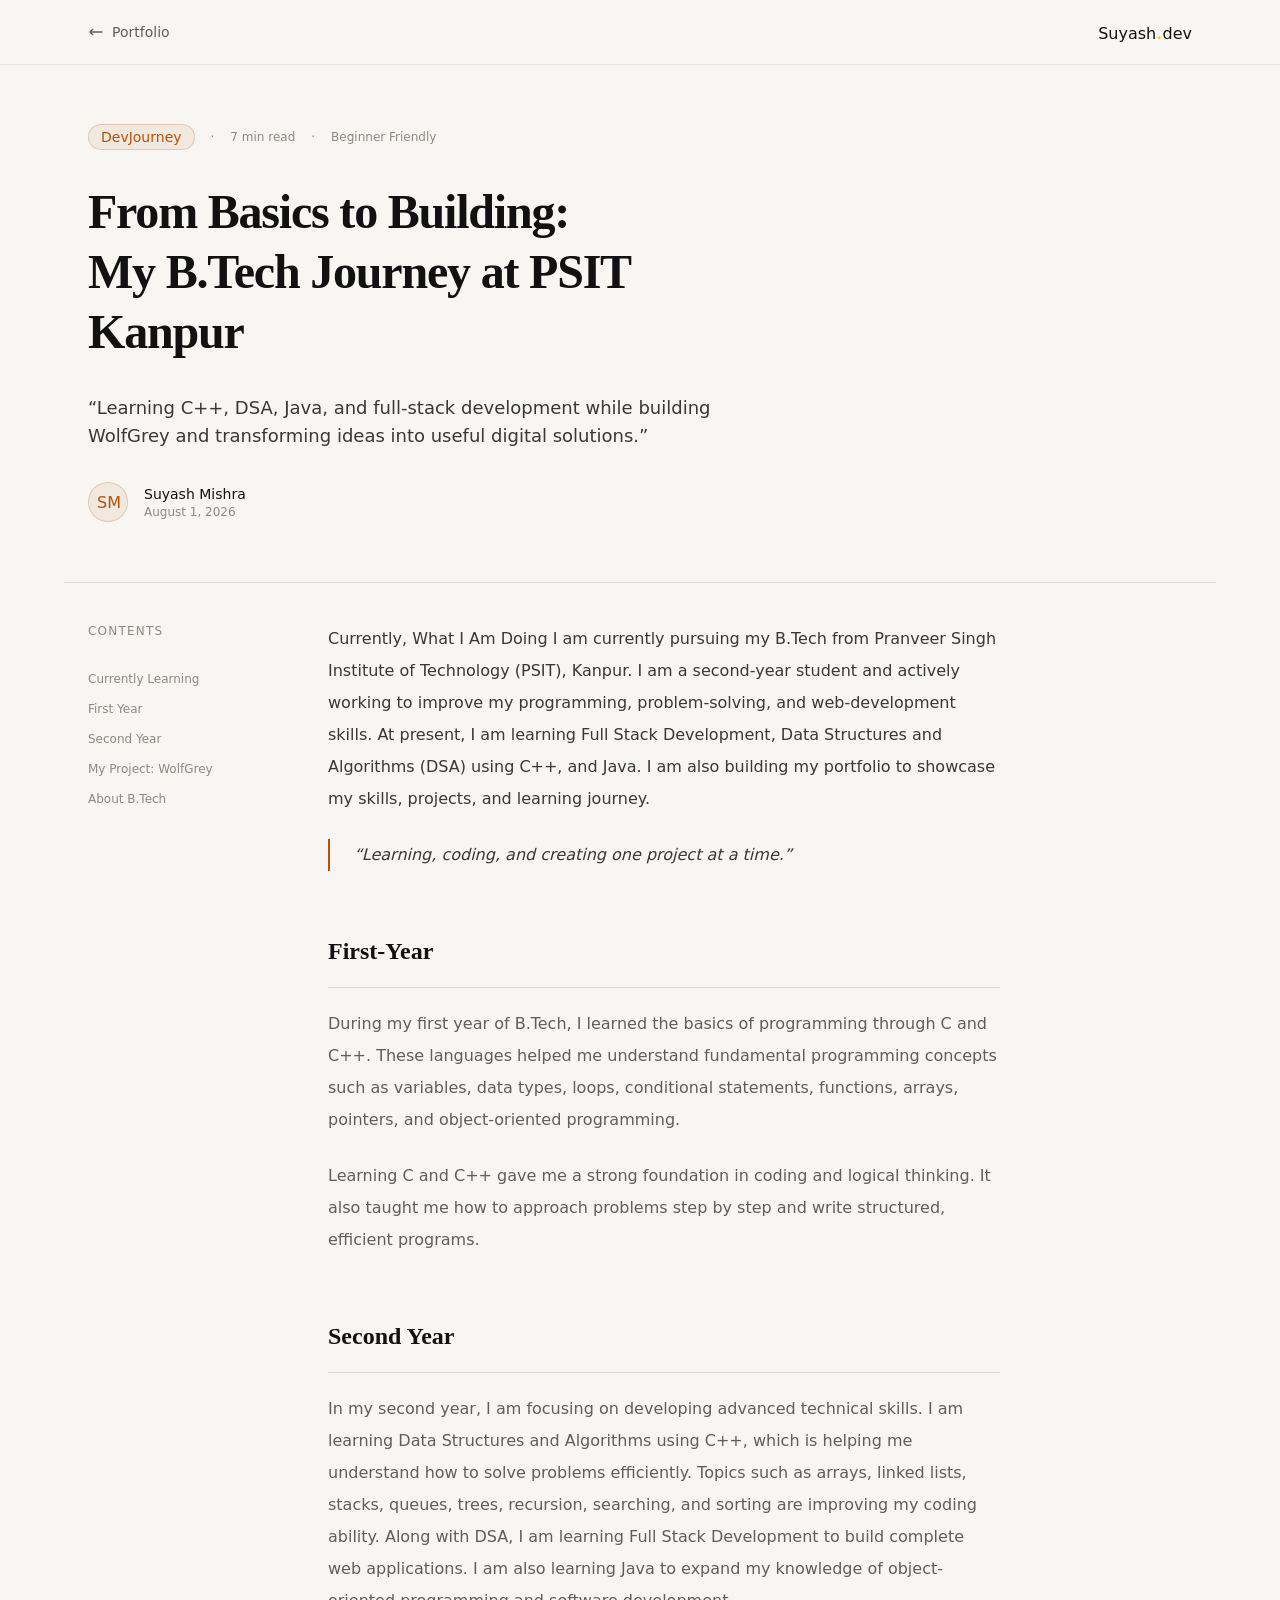
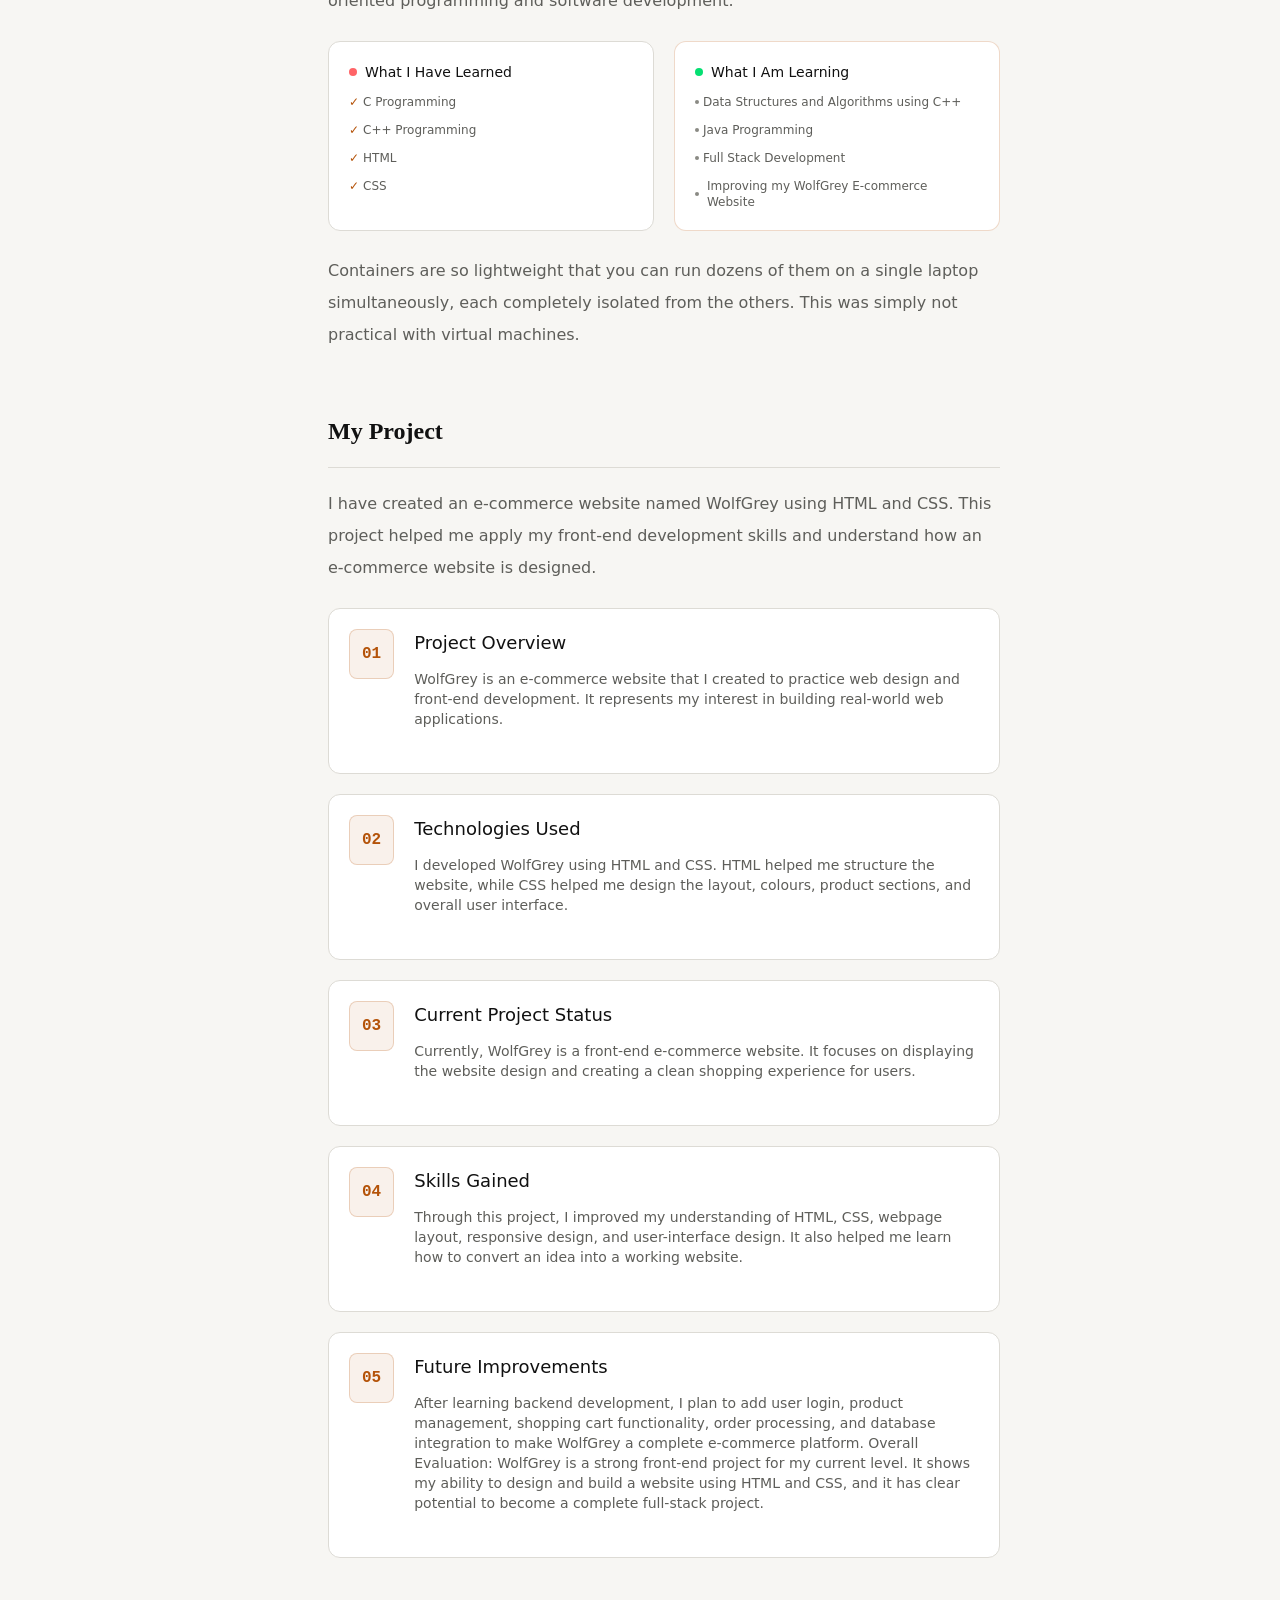
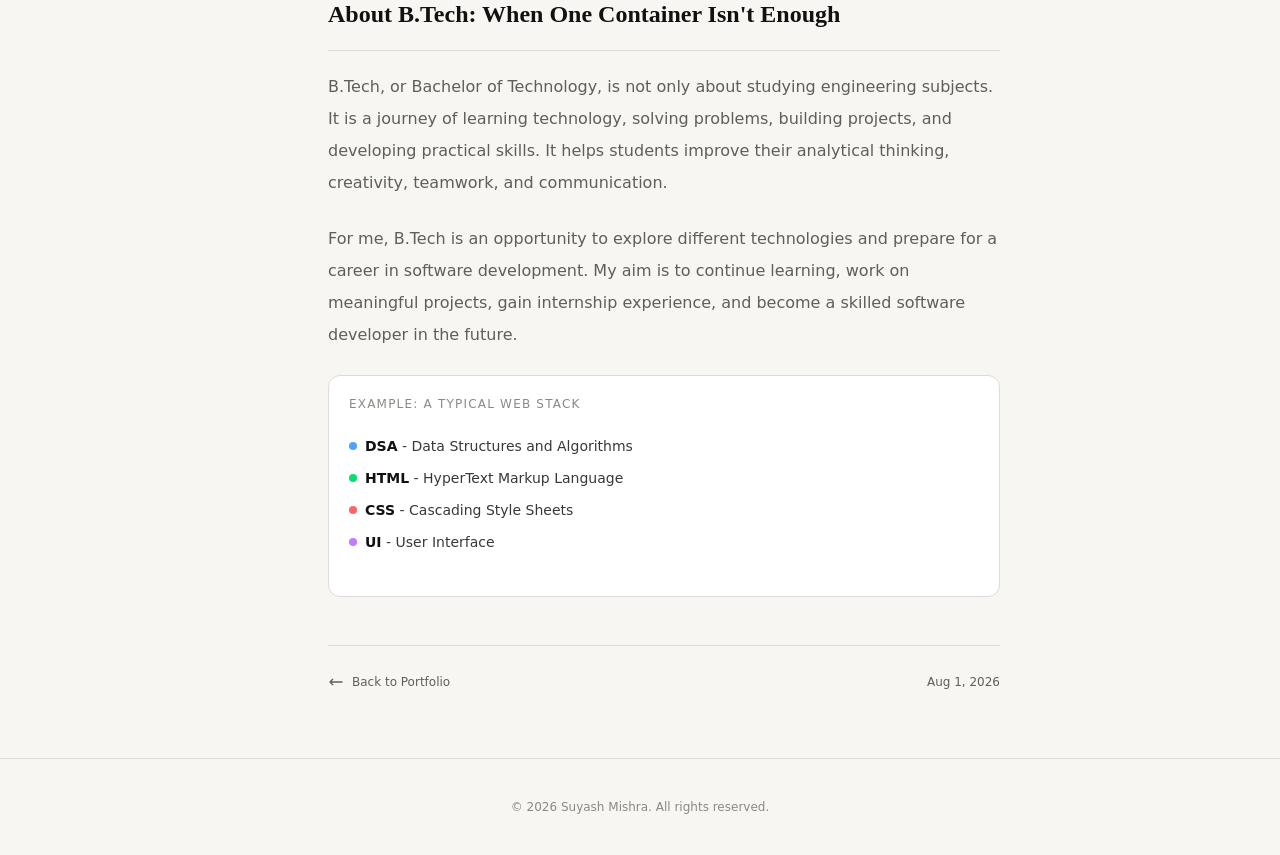
==== commit c04bf722: "Modify" ====
--- a/blog.html
+++ b/blog.html
@@ -31,22 +31,22 @@
 
                 <div class="flex gap-4 text-xs text-(--text-4) items-center mb-8 ">
                     <span
-                        class="rounded-full text-sm px-3 py-0.5 border border-(--accent-border) bg-(--accent-dim) text-(--accent)">DevOps</span>
+                        class="rounded-full text-sm px-3 py-0.5 border border-(--accent-border) bg-(--accent-dim) text-(--accent)">DevJourney</span>
                     <p>·</p>
                     <p>7 min read</p>
                     <span>·</span>
                     <span>Beginner Friendly</span>
                 </div>
                 <h1 class="text-4xl md:text-5xl font-serif font-bold mb-8 leading-tight tracking-tight">
-                    Docker Explained:<br>Why Every Developer Should Learn Containers
+                    From Basics to Building: <br> My B.Tech Journey at PSIT Kanpur
                 </h1>
-                <p class="text-(--text-2) text-lg font-extralight leading-7 mb-8">If you've ever heard "it works on my
-                    machine" -
-                    Docker is the fix. Here's everything you need to know to get started, explained simply.</p>
+                <p class="text-(--text-2) text-lg font-extralight leading-7 mb-8">“Learning C++, DSA, Java, and
+                    full-stack development while building WolfGrey and transforming ideas into useful digital
+                    solutions.”</p>
                 <div class="flex gap-4 items-center">
                     <div
                         class="h-10 w-10 rounded-full bg-(--accent-dim) border border-(--accent-border) p-2 grid place-items-center text-(--accent)">
-                        NS
+                        SM
                     </div>
                     <div class="">
                         <p class="text-sm text-(--text-1)">Suyash Mishra</p>
@@ -64,33 +64,25 @@
                     <h2 class="uppercase tracking-widest text-xs text-(--text-4) mb-8">Contents</h2>
 
                     <ul class="flex flex-col gap-3.5">
-                        <a href="#the-problem"
+                        <a href="#Currently-Learning"
                             class="capitalize  text-xs text-(--text-4) hover:text-(--accent) transition-all duration-200">
-                            <li>The problem</li>
+                            <li>Currently Learning</li>
                         </a>
-                        <a href="#what-is-docker"
+                        <a href="#First-Year"
                             class="capitalize  text-xs text-(--text-4) hover:text-(--accent) transition-all duration-200">
-                            <li>What is Docker?</li>
+                            <li>First Year</li>
                         </a>
-                        <a href="#container-vs-vm"
+                        <a href="#Second-Year"
                             class="capitalize  text-xs text-(--text-4) hover:text-(--accent) transition-all duration-200">
-                            <li>Containers vs VMs</li>
+                            <li>Second Year</li>
                         </a>
-                        <a href="#key-concepts"
+                        <a href="#My-Project"
                             class="capitalize  text-xs text-(--text-4) hover:text-(--accent) transition-all duration-200">
-                            <li>Key Concepts</li>
+                            <li>My Project: WolfGrey</li>
                         </a>
-                        <a href="#docker-compose"
+                        <a href="#About-B.Tech"
                             class="capitalize  text-xs text-(--text-4) hover:text-(--accent) transition-all duration-200">
-                            <li>Docker Compose</li>
-                        </a>
-                        <a href="#why-teams-use-it"
-                            class="capitalize  text-xs text-(--text-4) hover:text-(--accent) transition-all duration-200">
-                            <li>Why Teams Use It</li>
-                        </a>
-                        <a href="#where-to-start"
-                            class="capitalize  text-xs text-(--text-4) hover:text-(--accent) transition-all duration-200">
-                            <li>Where to Start</li>
+                            <li>About B.Tech</li>
                         </a>
                     </ul>
                 </div>
@@ -98,121 +90,118 @@
             </div>
             <div class=" flex-1 max-w-2xl">
 
-                <!-- starts -->
-                <section id="the-problem">
-                    <p class="text-base text-(--text-2) leading-8 mb-6">Picture this: you spend two days building a
-                        feature on your laptop. Tests pass. Everything works. You push the code, your teammate pulls it
-                        down - and nothing runs. Error messages everywhere. Hours of debugging later, you discover the
-                        issue: different Node.js versions, a missing environment variable, or a system dependency that
-                        only exists on your machine.</p>
-
-                    <p class="text-base text-(--text-3) leading-8 mb-6">This problem is so common in software
-                        development that it has its own sarcastic phrase. Developers call it the "works on my machine"
-                        syndrome - and it has wasted more hours of developer time than almost anything else in the
-                        industry.</p>
+
+                <section id="Currently-Learning">
+                    <p class="text-base text-(--text-2) leading-8 mb-6">Currently, What I Am Doing
+
+                        I am currently pursuing my B.Tech from Pranveer Singh Institute of Technology (PSIT), Kanpur. I
+                        am a second-year student and actively working to improve my programming, problem-solving, and
+                        web-development skills. At present, I am learning Full Stack Development, Data Structures and
+                        Algorithms (DSA) using C++, and Java. I am also building my portfolio to showcase my skills,
+                        projects, and learning journey.</p>
+
 
                     <blockquote class="italic border-l-2 pl-6 border-(--accent) text-(--text-2) leading-8 mb-6">
                         <span>
-                            "It works on my machine" is not a solution. Docker makes it so the machine doesn't matter at
-                            all.
+                            “Learning, coding, and creating one project at a time.”
                         </span>
 
                     </blockquote>
 
-                    <p class="text-base text-(--text-3) leading-8 mb-6">Docker was created to solve exactly this
-                        problem. And it does it so well that it's now one of the most widely used tools in all of
-                        software development - from small startups to Google-scale companies.</p>
-                </section>
-
-                <!-- What Exactly Is Docker? -->
-                <section class="pt-10" id="what-is-docker">
-                    <h2 class="font-serif font-bold text-2xl border-b border-(--border) pb-5 mb-5">What Exactly Is
-                        Docker?</h2>
-
-                    <p class="text-base text-(--text-3) leading-8 mb-6">Docker is a platform that lets you package your
-                        application - along with everything it needs to run - into a single, portable unit called a
-                        <span class="text-(--text-1)">container</span>.
-                    </p>
-
-                    <p class="text-base text-(--text-3) leading-8 mb-6">Think of it like a lunchbox. Instead of telling
-                        someone "go to the store, buy bread, find mustard, and oh by the way you need a specific brand
-                        of knife" - you just hand them the lunchbox. Everything they need is already inside, pre-packed,
-                        and ready to go. No assembly required.</p>
-
-                    <p class="text-base text-(--text-3) leading-8 mb-6">That lunchbox runs the same way whether you open
-                        it on your laptop, your teammate's Windows PC, a server in Germany, or a cloud machine in
-                        Singapore. The contents - and how they behave - are always identical.
-
-                    </p>
-
-                </section>
-
-                <!-- Containers vs Virtual Machines -->
-                <section id="container-vs-vm" class="pt-10">
-                    <h2 class="font-serif font-bold text-2xl border-b border-(--border) pb-5 mb-5">Containers vs Virtual
-                        Machines
+
+                </section>
+
+
+                <section class="pt-10" id="First-Year">
+                    <h2 class="font-serif font-bold text-2xl border-b border-(--border) pb-5 mb-5">First-Year</h2>
+
+                    <p class="text-base text-(--text-3) leading-8 mb-6">During my first year of B.Tech, I learned the
+                        basics of programming through C and C++. These languages helped me understand fundamental
+                        programming concepts such as variables, data types, loops, conditional statements, functions,
+                        arrays, pointers, and object-oriented programming.
+
+
+                    </p>
+
+                    <p class="text-base text-(--text-3) leading-8 mb-6">Learning C and C++ gave me a strong foundation
+                        in coding and logical thinking. It also taught me how to approach problems step by step and
+                        write structured, efficient programs.</p>
+
+
+
+                </section>
+
+
+                <section id="Second-Year" class="pt-10">
+                    <h2 class="font-serif font-bold text-2xl border-b border-(--border) pb-5 mb-5">Second Year
                     </h2>
 
-                    <p class="text-base text-(--text-3) leading-8 mb-6">Before Docker, the standard answer to "I need an
-                        isolated environment" was a <span class="text-(--text-1)">Virtual Machine (VM)</span>. VMs work
-                        - but they're heavy. Each VM runs an entire operating system on top of your operating system.
-                        They take minutes to boot, eat up gigabytes of RAM, and feel sluggish.
+                    <p class="text-base text-(--text-3) leading-8 mb-6">In my second year, I am focusing on developing
+                        advanced technical skills. I am learning Data Structures and Algorithms using C++, which is
+                        helping me understand how to solve problems efficiently. Topics such as arrays, linked lists,
+                        stacks, queues, trees, recursion, searching, and sorting are improving my coding ability.
+
+                        Along with DSA, I am learning Full Stack Development to build complete web applications. I am
+                        also learning Java to expand my knowledge of object-oriented programming and software
+                        development.
+
+
                     </p>
 
                     <div class="flex flex-col sm:flex-row gap-5 text-xs text-(--text-3) mb-6">
                         <div class="flex-1 bg-(--surface-solid) p-5 rounded-xl border border-(--border)">
                             <div class="flex items-center gap-2 text-sm mb-3 text-(--text-1)">
                                 <span class="w-2 h-2 bg-red-400 inline-block rounded-full"></span>
-                                <p>Virtual Machine</p>
+                                <p>What I Have Learned</p>
                             </div>
                             <div class="flex flex-col gap-3">
                                 <div class="flex items-center gap-1">
-                                    <span class="w-1 h-1 bg-(--text-4) inline-block rounded-full"></span>
-                                    <p>Full OS inside every VM (gigabytes)</p>
-                                </div>
-                                <div class="flex items-center gap-1">
-                                    <span class="w-1 h-1 bg-(--text-4) inline-block rounded-full"></span>
+                                    <span class="text-(--accent)">✓</span>
+                                    <p>C Programming</p>
+                                </div>
+                                <div class="flex items-center gap-1">
+                                    <span class="text-(--accent)">✓</span>
                                     <p>
-                                        Takes minutes to start</p>
-                                </div>
-                                <div class="flex items-center gap-1">
-                                    <span class="w-1 h-1 bg-(--text-4) inline-block rounded-full"></span>
-                                    <p>Heavy on RAM and CPU
+                                        C++ Programming</p>
+                                </div>
+                                <div class="flex items-center gap-1">
+                                    <span class="text-(--accent)">✓</span>
+                                    <p>HTML
                                     </p>
                                 </div>
                                 <div class="flex items-center gap-1">
-                                    <span class="w-1 h-1 bg-(--text-4) inline-block rounded-full"></span>
-                                    <p>Hard to share and version control
+                                    <span class="text-(--accent)">✓</span>
+                                    <p>CSS
                                     </p>
                                 </div>
                             </div>
                         </div>
                         <div class="flex-1 bg-(--surface-solid) p-5 rounded-xl border border-(--accent-border)">
                             <div class="flex items-center gap-2 text-sm mb-3 text-(--text-1)">
-                                <span class="w-2 h-2 bg-green-400 inline-block rounded-full"></span>
-                                <p>Docker container</p>
+                                <span class="w-2 h-2 bg-green-400 bg-red-400inline-block rounded-full"></span>
+                                <p>What I Am Learning</p>
                             </div>
                             <div class="flex flex-col gap-3">
-                                <div class="flex gap-1">
-                                    <span class="text-(--accent)">✓</span>
-                                    <p>Starts in under a second
+                                <div class="flex items-center gap-1">
+                                    <span class="w-1 h-1 bg-(--text-4) inline-block rounded-full"></span ><p>Data
+                                    Structures and Algorithms using C++
                                     </p>
                                 </div>
 
-                                <div class="flex gap-1">
-                                    <span class="text-(--accent)">✓</span>
-                                    <p>Shares your OS kernel (megabytes)</p>
-                                </div>
-
-                                <div class="flex gap-1">
-                                    <span class="text-(--accent)">✓</span>
-                                    <p>Lightweight and efficient
+                                <div class="flex items-center gap-1">
+                                    <span class="w-1 h-1 bg-(--text-4) inline-block rounded-full"></span ><p>Java
+                                    Programming</p>
+                                </div>
+
+                                <div class="flex items-center gap-1">
+                                    <span class="w-1 h-1 bg-(--text-4) inline-block rounded-full"></span ><p>Full Stack
+                                    Development
                                     </p>
                                 </div>
 
-                                <div class="flex gap-1">
-                                    <span class="text-(--accent)">✓</span>
-                                    <p>Easy to share via Docker Hub
+                                <div class="flex items-center gap-1">
+                                    <span class="w-1 h-1 bg-(--text-4) inline-block rounded-full"></span> <p></p>
+                                    Improving my WolfGrey E-commerce Website
                                     </p>
                                 </div>
 
@@ -228,14 +217,14 @@
 
                 </section>
 
-                <!-- The Four Concepts You Need to Know -->
-                <section id="key-concepts" class="pt-10">
-                    <h2 class="font-serif font-bold text-2xl border-b border-(--border) pb-5 mb-5">The Four Concepts You
-                        Need to Know
+
+                <section id="My-Project" class="pt-10">
+                    <h2 class="font-serif font-bold text-2xl border-b border-(--border) pb-5 mb-5">My Project
                     </h2>
 
-                    <p class="text-base text-(--text-3) leading-8 mb-6">Docker has its own vocabulary. Once you
-                        understand these four terms, everything else clicks into place.
+                    <p class="text-base text-(--text-3) leading-8 mb-6">I have created an e-commerce website named
+                        WolfGrey using HTML and CSS. This project helped me apply my front-end development skills and
+                        understand how an e-commerce website is designed.
                     </p>
 
                     <div class="flex flex-col gap-5">
@@ -245,12 +234,10 @@
                                 class="border border-(--accent-border) bg-(--accent-dim) text-(--accent) p-3  font-mono font-bold rounded-lg ">
                                 01</div>
                             <div>
-                                <h4 class="text-lg mb-3">Image</h4>
-                                <p class="text-sm text-(--text-3) mb-6">An image is the blueprint. It's a read-only
-                                    template that describes exactly what should be inside a container - the operating
-                                    system, the installed packages, your application code, and the startup commands.
-                                    Think of it like a recipe. The recipe itself doesn't cook the food, but it tells you
-                                    exactly how to.
+                                <h4 class="text-lg mb-3">Project Overview</h4>
+                                <p class="text-sm text-(--text-3) mb-6">WolfGrey is an e-commerce website that I created
+                                    to practice web design and front-end development. It represents my interest in
+                                    building real-world web applications.
                                 </p>
                             </div>
                         </div>
@@ -261,8 +248,10 @@
                                 class="border border-(--accent-border) bg-(--accent-dim) text-(--accent) p-3  font-mono font-bold rounded-lg ">
                                 02</div>
                             <div>
-                                <h4 class="text-lg mb-3">Container</h4>
-                                <p class="text-sm text-(--text-3) mb-6">A container is a running instance of an image. Following our recipe analogy: if an image is the recipe, a container is the actual cooked meal. You can spin up multiple containers from the same image, each completely independent of the others. Start them, stop them, delete them - the image remains untouched.
+                                <h4 class="text-lg mb-3">Technologies Used</h4>
+                                <p class="text-sm text-(--text-3) mb-6">I developed WolfGrey using HTML and CSS. HTML
+                                    helped me structure the website, while CSS helped me design the layout, colours,
+                                    product sections, and overall user interface.
                                 </p>
                             </div>
                         </div>
@@ -273,8 +262,10 @@
                                 class="border border-(--accent-border) bg-(--accent-dim) text-(--accent) p-3  font-mono font-bold rounded-lg ">
                                 03</div>
                             <div>
-                                <h4 class="text-lg mb-3">Dockerfile</h4>
-                                <p class="text-sm text-(--text-3) mb-6">A Dockerfile is a plain text file where you write the instructions to build your image. It lives in your project folder alongside your code and can be committed to Git like any other file. This is what makes Docker so powerful - your environment becomes code. Reviewable, versioned, reproducible.
+                                <h4 class="text-lg mb-3">Current Project Status</h4>
+                                <p class="text-sm text-(--text-3) mb-6">Currently, WolfGrey is a front-end e-commerce
+                                    website. It focuses on displaying the website design and creating a clean shopping
+                                    experience for users.
                                 </p>
                             </div>
                         </div>
@@ -285,29 +276,52 @@
                                 class="border border-(--accent-border) bg-(--accent-dim) text-(--accent) p-3  font-mono font-bold rounded-lg ">
                                 04</div>
                             <div>
-                                <h4 class="text-lg mb-3">Docker Hub</h4>
-                                <p class="text-sm text-(--text-3) mb-6">Docker Hub is like GitHub, but for Docker images. It's a public registry where you can push your images so others can pull and run them. It also hosts thousands of official images for popular tools - Node.js, PostgreSQL, Redis, Nginx - pre-built and ready to use in your project within seconds.
-                                </p>
-                            </div>
-                        </div>
+                                <h4 class="text-lg mb-3">Skills Gained</h4>
+                                <p class="text-sm text-(--text-3) mb-6">Through this project, I improved my
+                                    understanding of HTML, CSS, webpage layout, responsive design, and user-interface
+                                    design. It also helped me learn how to convert an idea into a working website.
+                                </p>
+                            </div>
+                        </div>
+
+                        <div
+                            class="flex items-start gap-5 bg-(--surface-solid) p-5 rounded-xl border border-(--border)">
+                            <div
+                                class="border border-(--accent-border) bg-(--accent-dim) text-(--accent) p-3  font-mono font-bold rounded-lg ">
+                                05</div>
+                            <div>
+                                <h4 class="text-lg mb-3">Future Improvements</h4>
+                                <p class="text-sm text-(--text-3) mb-6">After learning backend development, I plan to
+                                    add user login, product management, shopping cart functionality, order processing,
+                                    and database integration to make WolfGrey a complete e-commerce platform.
+                                    Overall Evaluation: WolfGrey is a strong front-end project for my current level. It
+                                    shows my ability to design and build a website using HTML and CSS, and it has clear
+                                    potential to become a complete full-stack project.
+                                </p>
+                            </div>
+                        </div>
+
                     </div>
 
                 </section>
 
-                <!-- Docker Compose: When One Container Isn't Enough -->
-                <section id="docker-compose" class="pt-10">
-                    <h2 class="font-serif font-bold text-2xl border-b border-(--border) pb-5 mb-5">Docker Compose: When
+
+                <section id="About-B.Tech" class="pt-10">
+                    <h2 class="font-serif font-bold text-2xl border-b border-(--border) pb-5 mb-5">About B.Tech: When
                         One Container Isn't Enough</h2>
 
-                    <p class="text-base text-(--text-3) leading-8 mb-6">Real applications are rarely just one thing. A
-                        typical web app has a backend server, a database, a cache, maybe a background job worker, and a
-                        reverse proxy. That's five separate services, each needing its own environment.
-                    </p>
-
-                    <p class="text-base text-(--text-3) leading-8 mb-6"><span class="text-(--text-1)">Docker
-                            Compose</span> solves this. It lets you define all your services in a single configuration
-                        file. With one command, you can start your entire application stack - database included - in
-                        seconds. With another command, you can tear the whole thing down.
+                    <p class="text-base text-(--text-3) leading-8 mb-6">B.Tech, or Bachelor of Technology, is not only
+                        about studying engineering subjects. It is a journey of learning technology, solving problems,
+                        building projects, and developing practical skills. It helps students improve their analytical
+                        thinking, creativity, teamwork, and communication.
+
+
+                    </p>
+
+                    <p class="text-base text-(--text-3) leading-8 mb-6">For me, B.Tech is an opportunity to explore
+                        different technologies and prepare for a career in software development. My aim is to continue
+                        learning, work on meaningful projects, gain internship experience, and become a skilled software
+                        developer in the future.
 
                     </p>
 
@@ -319,12 +333,12 @@
                         <div class="flex flex-col gap-3 text-(--text-2) mb-6 text-sm">
                             <div class="flex gap-2 items-center">
                                 <span class="w-2 h-2 bg-blue-400 inline-block rounded-full"></span>
-                                <p><strong class="text-(--text-1)">api</strong> - Your Node.js or Python backend</p>
+                                <p><strong class="text-(--text-1)">DSA</strong> - Data Structures and Algorithms</p>
                             </div>
 
                             <div class="flex gap-2 items-center">
                                 <span class="w-2 h-2 bg-green-400 inline-block rounded-full"></span>
-                                <p><strong class="text-(--text-1)">db</strong> - PostgreSQL database
+                                <p><strong class="text-(--text-1)">HTML</strong> - HyperText Markup Language
 
                                 </p>
                             </div>
@@ -333,183 +347,35 @@
 
                             <div class="flex gap-2 items-center">
                                 <span class="w-2 h-2 bg-red-400 inline-block rounded-full"></span>
-                                <p><strong class="text-(--text-1)">cache</strong> - Redis for fast data access
+                                <p><strong class="text-(--text-1)">CSS</strong> - Cascading Style Sheets
                                 </p>
                             </div>
 
                             <div class="flex gap-2 items-center">
                                 <span class="w-2 h-2 bg-purple-400 inline-block rounded-full"></span>
-                                <p><strong class="text-(--text-1)">nginx</strong> - Reverse proxy and static file server
-
-                                </p>
-                            </div>
-                        </div>
-
-                        <p class="border-t border-(--border) pt-5 text-xs text-(--text-4)">
-                            All four containers - with proper networking between them - spun up with a single command.
-                            Shut down cleanly with another. Every developer on the team gets the exact same setup.
-
-
-                        </p>
-                    </div>
-
-
-                    <p class="text-base text-(--text-3) leading-8 mb-6">For local development especially, Docker Compose
-                        is a game-changer. New teammates can clone the repo, run one command, and have the full
-                        environment running on their machine in under a minute - regardless of what OS they're using.
-
-                    </p>
-
-                </section>
-
-
-                <!-- Why Teams Love Docker -->
-                <section id="why-teams-use-it" class="pt-10">
-                    <h2 class="font-serif font-bold text-2xl border-b border-(--border) pb-5 mb-5">Why Teams Love Docker
-                    </h2>
-
-                    <p class="text-base text-(--text-3) leading-8 mb-6">Docker has been adopted so widely because it
-                        solves problems at every stage of the software lifecycle - not just development.
-                    </p>
-
-                    <div class="flex flex-col gap-5">
-                        <div class="flex gap-5">
-                            <div class="min-w-2 h-2 mt-2.5 rounded-full bg-(--accent)">
-                            </div>
-                            <div>
-                                <p class="text-base text-(--text-3) leading-7 font-light">
-                                    <strong class="text-(--text-1)">Consistent environments everywhere.</strong>
-                                    Development, testing, staging, production - they all run the same container. The gap
-                                    between "it works locally" and "it crashes in production" shrinks dramatically.
-                                </p>
-                            </div>
-                        </div>
-
-                        <div class="flex gap-5">
-                            <div class="min-w-2 h-2 mt-2.5 rounded-full bg-(--accent)">
-                            </div>
-                            <div>
-                                <p class="text-base text-(--text-3) leading-7 font-light">
-                                    <strong class="text-(--text-1)">Faster onboarding. </strong>"Clone, run one command, done" onboarding is a reality with Docker. No more three-page setup guides that are outdated anyway. New team members are productive from day one.
-                                </p>
-                            </div>
-                        </div>
-
-                        <div class="flex gap-5">
-                            <div class="min-w-2 h-2 mt-2.5 rounded-full bg-(--accent)">
-                            </div>
-                            <div>
-                                <p class="text-base text-(--text-3) leading-7 font-light">
-                                    <strong class="text-(--text-1)">Easy scaling. </strong>Because every container is isolated and stateless, spinning up 10 more instances of your API to handle traffic is straightforward. This is the foundation of modern cloud architecture.
-                                </p>
-                            </div>
-                        </div>
-
-                         <div class="flex gap-5">
-                            <div class="min-w-2 h-2 mt-2.5 rounded-full bg-(--accent)">
-
-                            </div>
-                            <div>
-                                <p class="text-base text-(--text-3) leading-7 font-light">
-                                    <strong class="text-(--text-1)">Works with everything. </strong>Docker doesn't care what language or framework you're using. Node.js, Python, Go, Java, PHP - if it can run on Linux, it can run in a Docker container.
-                                </p>
-                            </div>
-                        </div>
-                        
-                         <div class="flex gap-5">
-                            <div class="min-w-2 h-2 mt-2.5 rounded-full bg-(--accent)">
-
-                            </div>
-                            <div>
-                                <p class="text-base text-(--text-3) leading-7 font-light">
-                                    <strong class="text-(--text-1)">Gateway to Kubernetes. </strong>Once you understand Docker, you're ready to learn Kubernetes - the industry-standard system for managing containers at scale. Docker is step one of that journey.
-                                </p>
-                            </div>
-                        </div>
-                    </div>
-
-                </section>
-
-
-                <!-- Where Should You Start? -->
-                <section id="where-to-start" class="pt-10">
-                    <h2 class="font-serif font-bold text-2xl border-b border-(--border) pb-5 mb-5">Where Should You
-                        Start?
-                    </h2>
-
-                    <p class="text-base text-(--text-3) leading-8 mb-6">If you're a beginner, don't try to learn
-                        everything at once. Here's a simple, progressive path:
-                    </p>
-
-                    <div class="flex flex-col gap-3">
-                        <div class="flex items-start gap-5">
-                            <div
-                                class="border border-(--border) bg-(--surface-solid) text-(--text-3)   font-mono font-bold rounded-full min-w-10 h-10 grid place-items-center ">
-                                1</div>
-                            <div>
-                                <h4 class="text-base mb-1">Install Docker Desktop</h4>
-                                <p class="text-sm text-(--text-3) mb-6">Available for Mac, Windows, and Linux. It
-                                    includes everything you need - the Docker engine, CLI, and a GUI dashboard. Download
-                                    it from the official Docker website.
-                                </p>
-                            </div>
-                        </div>
-
-                        <div class="flex items-start gap-5">
-                            <div
-                                class="border border-(--border) bg-(--surface-solid) text-(--text-3)   font-mono font-bold rounded-full min-w-10 h-10 grid place-items-center ">
-                                2</div>
-                            <div>
-                                <h4 class="text-base mb-1">Run your first container</h4>
-                                <p class="text-sm text-(--text-3) mb-6">Pull an official image from Docker Hub and run it. Try running a PostgreSQL or Redis container locally instead of installing them on your machine. This shows you the power of Docker immediately.
-                                </p>
-                            </div>
-                        </div>
-
-                        <div class="flex items-start gap-5">
-                            <div
-                                class="border border-(--border) bg-(--surface-solid) text-(--text-3)   font-mono font-bold rounded-full min-w-10 h-10 grid place-items-center ">
-                                3</div>
-                            <div>
-                                <h4 class="text-base mb-1">Write a Dockerfile for your project</h4>
-                                <p class="text-sm text-(--text-3) mb-6">Pick a small project you've already built and try containerizing it. Writing your first Dockerfile will teach you more than any tutorial - by building it, you'll understand what each piece does.
-                                </p>
-                            </div>
-                        </div>
-
-                        <div class="flex items-start gap-5">
-                            <div
-                                class="border border-(--border) bg-(--surface-solid) text-(--text-3)   font-mono font-bold rounded-full min-w-10 h-10 grid place-items-center ">
-                                4</div>
-                            <div>
-                                <h4 class="text-base mb-1">Learn Docker Compose</h4>
-                                <p class="text-sm text-(--text-3) mb-6">Once you're comfortable with single containers, add a Compose file to manage multiple services together. This is what most real development workflows look like.
-                                </p>
-                            </div>
-                        </div>
-                    </div>
-
-                </section>
-
-                <!-- My honest take -->
-
-                <section class="mt-6  p-6 text-(--accent)/80 border border-(--accent-border) rounded-xl bg-(--accent-dim) text-sm leading-6"> 
-                     <span class="text-(--accent)">My honest take:</span>  Docker has one of the steepest initial learning curves in web development - but it's short. Once it clicks, usually after one or two real projects, you'll wonder how you ever worked without it. It's worth every hour of confusion. 
-                </section>
-
-                <!-- bottom navigation -->
+                                <p><strong class="text-(--text-1)">UI</strong> - User Interface
+
+                                </p>
+                            </div>
+                        </div>
+
+
+
+                </section>
+
+
 
                 <section class="mt-12 border-t border-(--border) py-7 flex justify-between text-xs text-(--text-3)">
-                  <a href="index.html"
-                class="flex items-center  hover:text-(--accent) gap-2 transition-all duration-200 font-extralight">
-                <svg class="w-4 h-4 rotate-180" fill="none" stroke="currentColor" viewBox="0 0 24 24">
-                    <path stroke-linecap="round" stroke-linejoin="round" stroke-width="2"
-                        d="M17 8l4 4m0 0l-4 4m4-4H3" />
-                </svg>
-                Back to Portfolio
-            </a>
-
-            <p>Aug 1, 2026</p>
+                    <a href="index.html"
+                        class="flex items-center  hover:text-(--accent) gap-2 transition-all duration-200 font-extralight">
+                        <svg class="w-4 h-4 rotate-180" fill="none" stroke="currentColor" viewBox="0 0 24 24">
+                            <path stroke-linecap="round" stroke-linejoin="round" stroke-width="2"
+                                d="M17 8l4 4m0 0l-4 4m4-4H3" />
+                        </svg>
+                        Back to Portfolio
+                    </a>
+
+                    <p>Aug 1, 2026</p>
 
                 </section>
 
